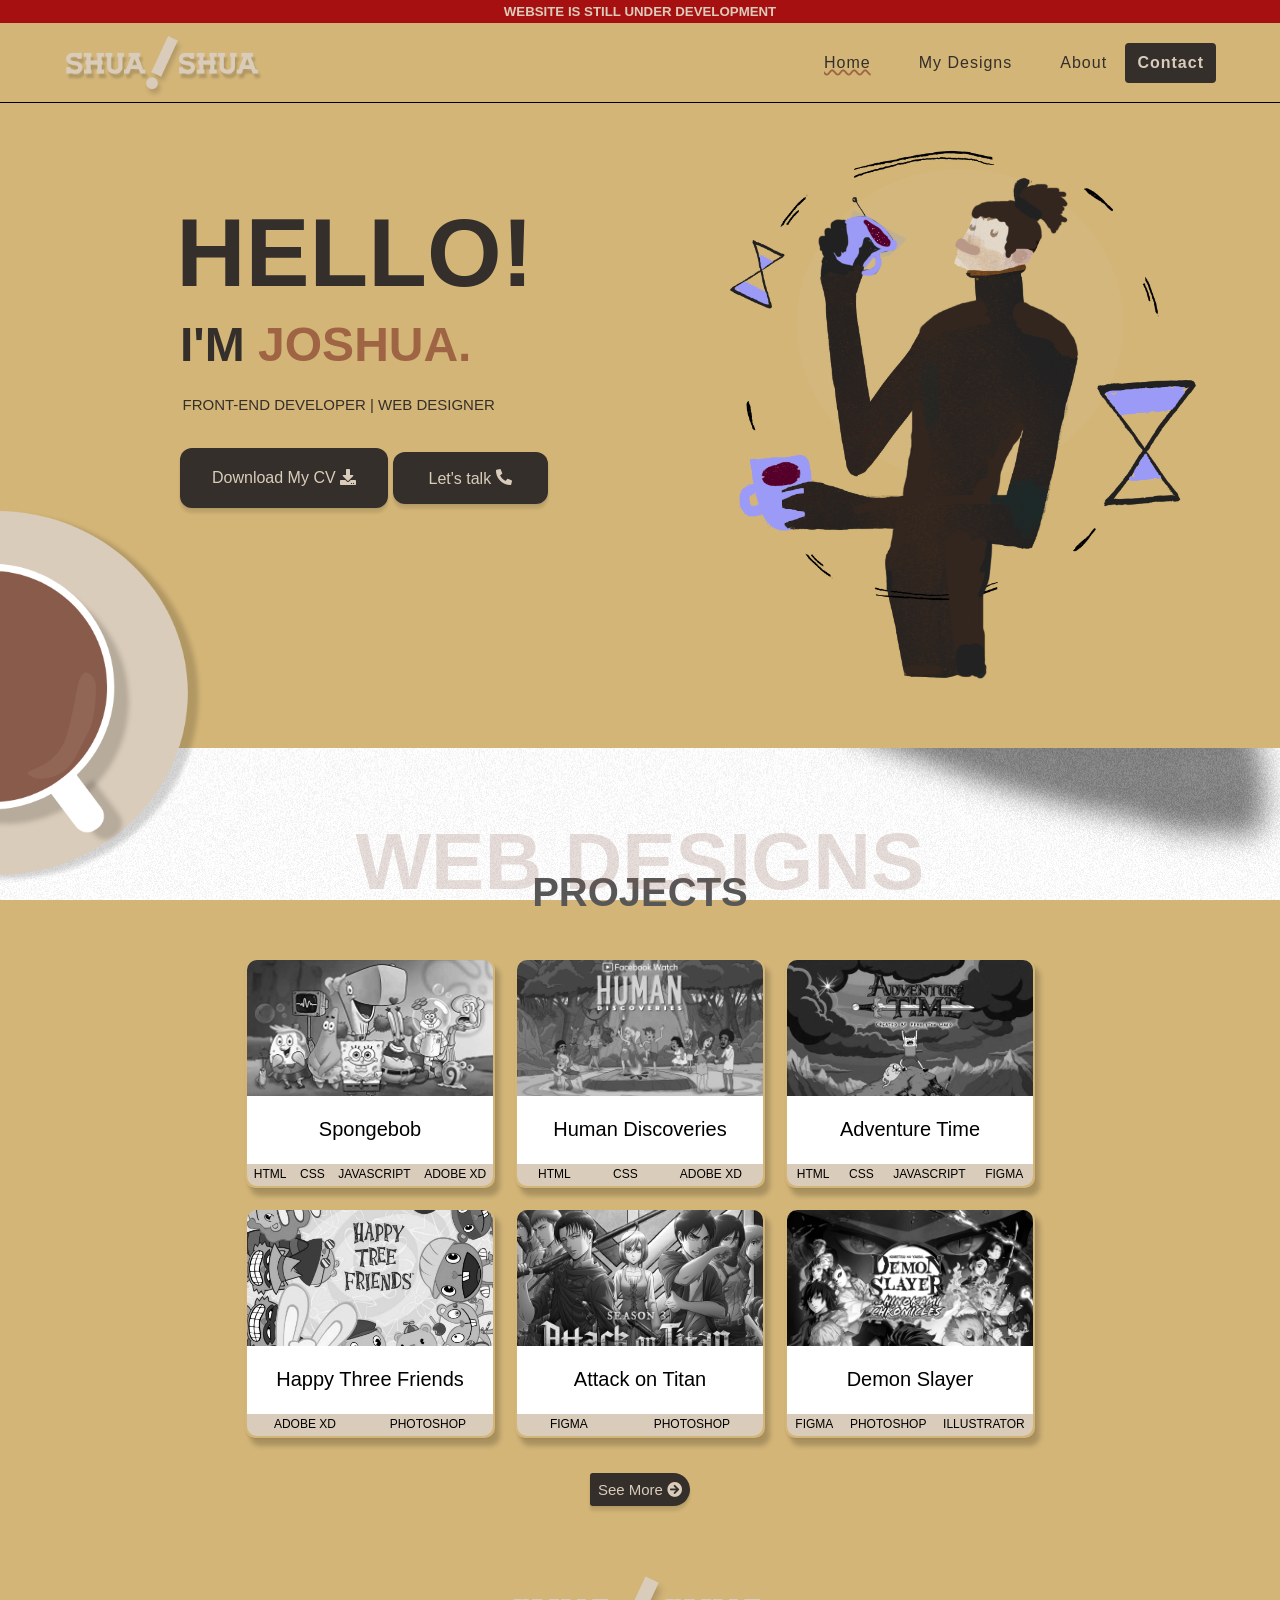
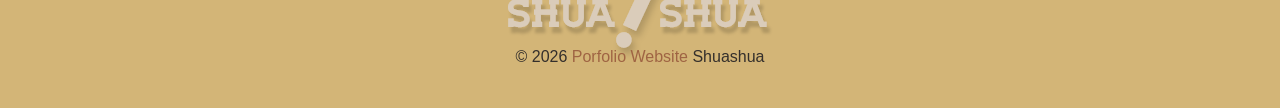
==== Shuashua-Landing page/index.html @ beaeabec "Update index.html" ====
<!DOCTYPE html>
<html lang="en">
<head>
    <meta charset="UTF-8">
    <meta http-equiv="X-UA-Compatible" content="IE=edge">
    <meta name="viewport" content="width=device-width, initial-scale=1.0">
    <title>Shuashua</title>
    <!-- favicon -->
    <link rel="shortcut icon" href="./Assets/My-Icon.png" type="image/x-icon" />
    <!-- normalize -->
    <link rel="stylesheet" href="./normalize.css" />
    <!-- font-awesome -->
    <link rel="stylesheet" href="https://cdnjs.cloudflare.com/ajax/libs/font-awesome/5.14.0/css/all.min.css" />
    <!-- main css -->
    <link rel="stylesheet" href="./main.css" />
	<!-- Hmbrgrmn -->
	<script src="https://ajax.googleapis.com/ajax/libs/jquery/3.5.1/jquery.min.js"></script>
</head>

<body>

	<section class="development">
		<h5>WEBSITE IS STILL UNDER DEVELOPMENT</h5>
	</section>

	<nav class="navbar">

		<div class="nav-center">

			<div class="nav-header">
				<a href="index" class="nav-logo">
					<img src="./Assets/Logo.png" draggable="false" alt="Logo not found">
				</a>

				<button type="button" class="btn nav-btn">
					<i class="fas fa-bars" class="links-btn"></i>
				</button>
			</div>

			<div class="nav-links">
				<a href="index" class="nav-link" id="underline-link">home</a>
				<a href="designs" class="nav-link">my designs</a>
				<a href="About" class="nav-link">about</a>

				<div class="contact-link" >
					<a href="contact.html" class="links-btn">contact</a>
				</div>
			</div>
		</div>
	</nav>
	<!-- end of nav -->
	
	<!-- main | Section 1 -->
	<main class="page">
		<!-- header -->
		<header class="hero">
			<div class="hero-container">
				<div class="hero-text">
					<div class="hero-text-h1">HELLO!</div>
					<div class="hero-text-h2">I'm <span>Joshua.</span>
					</div>
					<p>Front-End Developer | Web Designer</p>
				</div>
				
					<!-- <button class="info-btn">Download
					<i class="fas fa-download"></i>
					</button> /OLD BUTTONS/ -->
					
					<a href="index.html" class="info-btn">Download My CV
					<i class="fas fa-download"></i></a>
					
					<a href="index.html" class="info-Outline-btn">Let's talk
					<i class="fas fa-phone-alt"></i></a>
				
					<!-- Left wing Coffee -->
					<img src="./Assets/Coffee.png" draggable="false" alt="My coffee is missing!">
			</div>
			
			<img src="./Assets/Hero-logo.png" draggable="false" alt="where am i?">

		</header>
	</main>
	<!-- end of main -->

	<!-- start of design part -->
	<section class="design-page">

		<div class="design-hero">

				<div id="design-title" class="overlapping-text">PROJECTS</div>
				<div id="design-subtitle" class="overlapping-text">WEB DESIGNS</div>
			
			<!-- top-mid & bottom are the same CSS values -->

			<div class="design-grid-container">
				<div class="grid-item"> <!-- 1 -->
					<div class="design-grid-container-top">
						<img src="./Assets/Spongebob.jpg" alt="">
					</div>
					<div class="design-grid-container-middle">
						<h1>Spongebob</h1>
					</div>	
					<div class="design-grid-container-bottom">
						<h4>HTML</h4>
						<h4>CSS</h4>
						<h4>JAVASCRIPT</h4>
						<h4>ADOBE XD</h4>
					</div>
				</div>
				<div class="grid-item"> <!-- 2 -->
					<div class="design-grid-container-top">
						<img src="./Assets/Human-Discoveries.jpg" alt="">
					</div>
					<div class="design-grid-container-middle">
						<h1>Human Discoveries</h1>
					</div>	
					<div class="design-grid-container-bottom">
						<h4>HTML</h4>
						<h4>CSS</h4>
						<h4>ADOBE XD</h4>
					</div>
				</div>
				<div class="grid-item"> <!-- 3 -->
					<div class="design-grid-container-top">
						<img src="./Assets/Adventure-Time.jpg" alt="">
					</div>
					<div class="design-grid-container-middle">
						<h1>Adventure Time</h1>
					</div>	
					<div class="design-grid-container-bottom">
						<h4>HTML</h4>
						<h4>CSS</h4>
						<h4>JAVASCRIPT</h4>
						<h4>FIGMA</h4>
					</div>
				</div>
				<div class="grid-item"> <!-- 4 -->
					<div class="design-grid-container-top">
						<img src="./Assets/Happy-Three-Friends.jpg" alt="">
					</div>
					<div class="design-grid-container-middle">
						<h1>Happy Three Friends</h1>
					</div>	
					<div class="design-grid-container-bottom">
						<h4>ADOBE XD</h4>
						<h4>PHOTOSHOP</h4>
					</div>
				</div>
				<div class="grid-item"> <!-- 5 -->
					<div class="design-grid-container-top">
						<img src="./Assets/Attack-on-Titan.jpg" alt="">
					</div>
					<div class="design-grid-container-middle">
						<h1>Attack on Titan</h1>
					</div>	
					<div class="design-grid-container-bottom">
						<h4>FIGMA</h4>
						<h4>PHOTOSHOP</h4>
					</div>
				</div>
				<div class="grid-item"> <!-- 6 -->
					<div class="design-grid-container-top">
						<img src="./Assets/Demon-Slayer.webp" alt="">
					</div>
					<div class="design-grid-container-middle">
						<h1>Demon Slayer</h1>
					</div>	
					<div class="design-grid-container-bottom">
						<h4>FIGMA</h4>
						<h4>PHOTOSHOP</h4>
						<h4>ILLUSTRATOR</h4>
					</div>
				</div>

			</div>

			<a href="designs.html">
				<button class="design-btn">See more
					<i class="fas fa-arrow-circle-right"></i>
				</button>
			</a>
			
		</div>
	</section>
	<!-- end of design part 1/2 -->

	<!-- Email-Section -->
	<!-- <section class="subs-section">
		<div class="subs-image-left"></div>
		<div class="subs-grid-right">
			<div>Title</div>
			<div><i></i>Logo-Subtitle</div>
			<div>Subtitle</div>

			<div class="subs-flex">
				<form action=""></form>
				<a href="">
					<button></button>
				</a>
			</div>
		</div>
	</section> -->
	<!-- end of email-section -->

	<!-- footer -->
	<footer class="page-footer">

		<div class="footer-logo">
			<img src="./Assets/Logo.png" alt="">
		</div>
		<p>
			&copy; <span id="date"></span>
			<span class="footer-logo">Porfolio Website</span>
			Shuashua
		</p>
		
	</footer>

	<!--Script-->
    <script src="./app.js"></script>

</body>
</html>
---- Shuashua-Landing page/main.css ----
*,
::after,
::before {
  box-sizing: border-box;
}
/* fonts */
@import url("https://fonts.googleapis.com/css2?family=Montserrat:ital,wght@0,100;0,200;0,300;0,400;0,500;0,600;0,700;0,800;0,900;1,200&family=Roboto:ital,wght@0,100;0,300;0,400;0,500;0,700;1,300&display=swap");
@import url("https://fonts.googleapis.com/css2?family=Roboto:wght@100;400;500;700;900&display=swap");

html {
  font-size: 100%;
} /*16px*/

body {
  background: #d3b577;
  font-family: -apple-system, BlinkMacSystemFont, "Segoe UI", Roboto, Oxygen,
    Ubuntu, Cantarell, "Open Sans", "Helvetica Neue", sans-serif;
  font-weight: 400;
  line-height: 1.75;
}
body::-webkit-scrollbar {
  display: none;
}
/* the animation of hamburger menu */
.open {
}
/* Nav-Buttons \ Contact Button */
.links-btn {
  cursor: pointer;
  text-decoration: none;
  color: #daccba;
  border-radius: 0.25rem;
  /* border: 2px solid rgb(218, 204, 186); */
  background: #342f2b;
  padding: 0.375rem 0.75rem;
  display: inline-block;
  font-family: -apple-system, BlinkMacSystemFont, "Segoe UI", Roboto, Oxygen,
    Ubuntu, Cantarell, "Open Sans", "Helvetica Neue", sans-serif;
  font-weight: 600;
  text-align: center;
  text-transform: capitalize;
  letter-spacing: 1px;
  /* border-top: 1px solid #daccba; */
}

.links-btn:hover {
  color: #3b2621;
  background-color: #daccba;
}
/*
=============== 
Warning
===============
*/
.development {
  background: rgb(167, 16, 16);
  margin: 0;
}
.development h5 {
  color: #daccba;
  margin: 0;
  text-align: center;
}

/*
=============== 
Navbar
===============
*/
.navbar {
  display: flex;
  justify-content: center;
  align-items: center;
  border-bottom: 1px solid #000000;
  /* background: blue; */
}
.nav-center {
  width: 90vw;
  max-width: 1190px;
  /* background: #3b2621; */
}
.nav-header {
  display: flex;
  height: 6rem;
  justify-content: space-between;
  align-items: center;
  /* background: chartreuse; */
}
.nav-header button {
  border: 2px solid #daccba;
  border-radius: 3px;
  box-shadow: 0 5px 3px 0 rgba(0, 0, 0, 0.1), 0 1px 2px 0 rgba(0, 0, 0, 0.06);
  cursor: pointer;
}
.nav-header i {
  color: #895b4a;
}
.nav-header i:hover {
  color: #daccba;
}
/* Nav-Buttons \ Link Buttons */
.nav-links {
  display: flex;
  flex-direction: column;
  /* background: crimson; */
  /* Toggle */
  height: 0;
  overflow: hidden;
  transition: 0.3s ease-in-out all;
}
.show-links {
  /* Toggle */
  height: 400px;
}
.nav-link {
  z-index: 2;
  font-family: "Montserrat", sans-serif;
  font-weight: 100;
  text-decoration: none;
  display: block;
  text-align: center;
  text-transform: capitalize;
  letter-spacing: 1px;
  padding: 1.5rem 0;
  /* border-top: 1px solid #daccba; */
  color: #342f2b;
}
.nav-link:hover {
  /* background-color: #fafafa; - */
  text-decoration: underline;
  text-decoration-color: #9b9bf7;
  text-decoration-style: wavy;
  text-decoration-thickness: 2px;

  /* opacity: 50%; - */
  /* color: #3b2621;  - */
  text-shadow: #fafafa;
}
#underline-link {
  text-decoration: underline;
  text-decoration-color: #9f6443;
  text-decoration-style: wavy;
  text-decoration-thickness: 2px;
}
.contact-link {
  justify-content: center;
  display: flex;
}
/* .contact-link:hover {
  background-color: #fafafa;
  opacity: 50%;
  color: #3b2621;
} */
.nav-logo {
  display: flex;
  align-items: center;
  margin-top: 10px;
}
.nav-header img {
  width: 200px;
}

/*                         Responsive Function for Header*/

@media only screen and (max-width: 600px) {
  .nav-header img {
    width: 100px;
  }
}

/*                         Responsive Function for Nav-links*/

@media screen and (min-width: 1200px) {
  .nav-btn {
    display: none;
  }
  .navbar {
    height: 5rem;
  }
  .nav-center {
    display: flex;
    align-items: center;
  }
  .nav-header {
    height: auto;
    margin-right: 2rem;
  }
  .nav-links {
    height: auto;
    flex-direction: row;
    align-items: center;
    margin-left: 30rem;
    width: 100%;
  }
  .nav-link {
    padding: 0;
    margin-left: 3rem;
    font-size: 1rem;
  }
  .contact-link {
    margin-left: auto;
  }
}

/* 
================================
Page
================================
*/
.page {
  /* background: red; */
  width: 90vw;
  max-width: 1120px;
  margin: 0 auto; /* reason for the canvas to stay at the center */
  padding-top: 2rem;
  /* The reason why the canvas is not merging / when set to 100vh */
  min-height: calc(30vh - (6rem + 4rem));
  height: 645px;
  /* background-color: red; */
}
/* 
================================
Hero
================================
*/
.hero {
  /* width: 9; */
  /* background-color: red; */
  display: flex;
  flex-direction: row;
  justify-content: space-between;
}

.hero-container {
  width: 500px;
  height: 200px;
  align-items: center;
  margin-top: 50px;
  margin-left: 100px;
  /* background: red; */
}

.hero-text-h1 {
  color: #342f2b;
  text-transform: uppercase;
  margin-bottom: -30px;
  padding: 0;
  font-weight: 600;
  font-size: 6em;
  font-family: "Montserrat", sans-serif;
  position: relative;
  /* z-index: 9999; */
  bottom: 1rem;
  right: 0.75%;
}

.hero-text-h2 {
  color: #342f2b;
  text-transform: uppercase;
  margin-top: -50px;
  padding: 0;
  font-family: "Montserrat", sans-serif;
  font-weight: 600;
  font-size: 3em;
}
.hero-text-h2 span {
  color: #9f6443;
  font-family: "Montserrat", sans-serif;
  font-weight: 600;
}
.hero-text p {
  color: #342f2b;
  text-transform: uppercase;
  margin-top: 5px;
  margin-bottom: 30px;
  font-family: "Montserrat", sans-serif;
  font-weight: 500;
  font-size: 15px;
  position: relative;
  left: 0.5%;
}
.hero img {
  width: 50%;
  margin-right: 50px;
}
/* Bordered Button - "Download" */
.info-btn {
  cursor: pointer;
  text-decoration: none;
  color: #daccba;
  background: #342f2b;
  border: none;
  border-radius: 0.75rem;
  padding: 1rem 2rem;
  box-shadow: 0 5px 3px 0 rgba(0, 0, 0, 0.1), 0 1px 2px 0 rgba(0, 0, 0, 0.06);
  text-transform: capitalize;
  display: inline-block;
}
.info-btn:hover {
  background-color: #3b2621;
  color: #daccba;
}
.info-btn-block {
  width: 100%;
}

/* Outlined Button - "Let's talk" */
.info-Outline-btn {
  cursor: pointer;
  text-decoration: none;
  /* border: 2px solid #daccba; */
  background-color: #342f2b;
  color: #daccba;
  padding: 1.1rem 2.25rem;
  border-radius: 0.75rem;
  box-shadow: 0 5px 3px 0 rgba(0, 0, 0, 0.1), 0 1px 2px 0 rgba(0, 0, 0, 0.06);
  font-size: 16px;
}
.info-Outline-btn:hover {
  background-color: #daccba;
  color: #895b4a;
}
.info-Outline-btn-block {
  width: 100%;
}

/* Design Button - "See more" */
.design-btn {
  cursor: pointer;
  color: #daccba;
  background: rgb(52, 47, 43);
  border: none;
  border-radius: 0.5rem 3rem 3rem 0.5rem;
  padding: 0.5rem 0.5rem;
  box-shadow: 0 5px 3px 0 rgba(0, 0, 0, 0.1), 0 1px 2px 0 rgba(0, 0, 0, 0.06);
  text-transform: capitalize;
  font-weight: 400;
  font-size: 15px;
  display: inline-block;
  margin-top: 25px;
}
.design-btn:hover {
  background-color: #daccba;
  color: #895b4a;
}
.design-btn-block {
  width: 100%;
}
/* coffee */
.hero-container img {
  /* Revise with the image below */
  width: 400px;
  float: right;
  margin-right: 475px;
  margin-bottom: 100px;
}
/* 
================================
576 - mobile
992 - tablet
1200 - pc
================================
*/
@media screen and (max-width: 600px) and (min-width: 375px) {
  /* Avatar */
  .hero img {
    /* display: none; */
    position: relative;
    width: 120%;
    top: 200px;
    right: 260px;
/*     padding: 0 0 0 20px; */
  }
  /* Coffee */
  .hero-container img {
    display: none;
  }
  .page {
    padding-top: 1rem;
  }
  .hero {
    margin: 0 0 0 20px;
  }
  .hero-container {
    margin-top: 0;
    margin-left: 0;
  }
  /* Coffee */
  .hero-container img {
    display: none;
  }
  .hero-text-h1 {
    font-size: 4em;
  }
  .hero-text-h2 {
    font-size: 1.8em;
  }
  .info-btn {
    display: none;
  }
  .info-Outline-btn {
    display: none;
  }
  /* Design container */
  .design-grid-container {
    display: grid;
    grid-template-columns: 1fr;
    grid-gap: 20px 20px;
    /* background-color: #2196f3; */
  }
  .body {
    background-color: chartreuse;
  }
}

@media screen and (max-width: 992px) and (min-width: 600px) {
}
@media screen and (max-width: 1200px) and (min-width: 992px) {
}
/* 
================================
Section
================================
*/
/* .page-2 */
.section {
  height: 770px;
  /* max-width: 1120px; */
  /* margin: 0 auto; */
  background: #ffffff;
  color: black;
  display: flex;
  align-items: center;
  justify-content: center;
}
.section-designs {
  display: flex;
  flex-direction: column;
  justify-content: space-around;
  /* background-color: red; */
  /* width: 90vw; Turning this on will make the hell outtaa burn everything we've done. */
  height: 500px;
  width: 1000px;
  /* position: relative; */
}

#title-page-2 {
  text-align: center;
  font-family: -apple-system, BlinkMacSystemFont, "Segoe UI", Roboto, Oxygen,
    Ubuntu, Cantarell, "Open Sans", "Helvetica Neue", sans-serif;
  color: rgb(87, 87, 87);
  font-weight: 600;
  font-size: 40px;
  width: 100%;
  opacity: 0.3;
}
#subtitle-page-2 {
  text-align: center;
  font-family: -apple-system, BlinkMacSystemFont, "Segoe UI", Roboto, Oxygen,
    Ubuntu, Cantarell, "Open Sans", "Helvetica Neue", sans-serif;
  color: #895b4a;
  font-weight: 600;
  font-size: 80px;
  width: 100%;
}

/* 
================================
Designs page
================================
*/
.design-page {
  background: #daccba;
  height: 800px;
  background: url(./Assets/design-wallpaper-blurry-1.png);
  background-repeat: no-repeat;
  background-attachment: fixed;
  background-size: cover;
}
.design-hero {
  display: flex;
  flex-direction: column;
  justify-content: center;
  align-items: center;
}
/* .design-hero button {
  margin-top: 20px;
  height: 50px;
  width: 90px;
} */
.overlapping-text {
  position: absolute;
  margin-bottom: 530px;
}
#design-title {
  margin-top: 60px;
  text-align: center;
  font-family: -apple-system, BlinkMacSystemFont, "Segoe UI", Roboto, Oxygen,
    Ubuntu, Cantarell, "Open Sans", "Helvetica Neue", sans-serif;
  color: rgb(87, 87, 87);
  font-weight: 600;
  font-size: 40px;
  width: 100%;
}
#design-subtitle {
  text-align: center;
  font-family: -apple-system, BlinkMacSystemFont, "Segoe UI", Roboto, Oxygen,
    Ubuntu, Cantarell, "Open Sans", "Helvetica Neue", sans-serif;
  color: #895b4a;
  font-weight: 600;
  font-size: 80px;
  width: 100%;
  opacity: 0.2;
}
/* 
================================
Start of Grid Design
================================
*/
.design-grid-container {
  display: grid;
  grid-template-columns: 1fr 1fr 1fr;
  grid-gap: 20px 20px;
  /* background-color: #2196f3; */
  padding: 10px;
  margin-top: 200px;
}

@media only screen and (max-width: 600px) {
  /* Design container */
  .design-grid-container {
    display: grid;
    grid-template-columns: 1fr;
    grid-gap: 20px 20px;
    /* background-color: #2196f3; */
  }
}

.grid-item {
  display: grid;
  grid-template-rows: 60% 30% 10%;
  /* Grid-Box-1 */
  box-shadow: 5px 8px 5px 0 rgba(0, 0, 0, 0.2), 0 1px 2px 0 rgba(0, 0, 0, 0.06);
  border-radius: 10px;
  text-align: center;
  font-size: 30px;
  height: 230px;
  width: 250px;
  cursor: pointer;
  padding: 2px;
  /* background-color: #895b4a; */
  transition: all 0.3s ease-out;
}
.grid-item:hover {
  /* turning off the "inline-block" code will turn the whole grid canvas intack */
  /* display: inline-block; */
  transform: scale(1.05);
  transition: all 0.2s ease-in-out;
  transition-duration: 0.3s, 0s;
}
.design-grid-container-top {
  border-radius: 10px 10px 0 0;
  filter: grayscale(1);
  position: relative;
  overflow: hidden;
  transition: all 1s ease-out;
}
.design-grid-container-top:hover {
  filter: none;
  transition: all 0.3s ease-in-out;
}
.design-grid-container-top img {
  width: 100%;
  /* opacity  */
}
.design-grid-container-middle {
  background-color: white;
  display: flex;
  justify-content: center;
  align-items: center;
  text-align: center;
}
.design-grid-container-middle h1 {
  margin: 0;
  font-size: 20px;
  font-family: "Roboto", sans-serif;
  font-weight: 400;
}
.design-grid-container-bottom {
  background-color: #daccba;
  display: flex;
  flex-direction: row;
  justify-content: space-around;
  text-align: center;
  align-items: center;
  border-radius: 0 0 10px 10px;
}
.design-grid-container-bottom h4 {
  margin: 0;
  font-size: 12px;
  font-family: "Roboto", sans-serif;
  font-weight: 100;
}
/* 
================================
Designs.html
================================
*/
.designs-section {
  display: flex;
  flex-direction: column;
  justify-content: center;
  align-items: center;
  background: #342f2b;
}
.design-section-grid {
  display: grid;
  grid-template-rows: auto;
  grid-gap: 10px;
  color: red;
  margin-top: 200px;
  margin-bottom: 60px;
  /* background-color: blue; */
  /* padding: 10px; */
}
/* Design Title */
.overlapping-text-design {
  position: absolute;
  margin-bottom: 1040px;
}
#design-title-1 {
  margin-top: 130px;
  text-align: center;
  font-family: -apple-system, BlinkMacSystemFont, "Segoe UI", Roboto, Oxygen,
    Ubuntu, Cantarell, "Open Sans", "Helvetica Neue", sans-serif;
  color: #9f6443;
  font-weight: 600;
  font-size: 40px;
  width: 100%;
}
#design-subtitle-1 {
  text-align: center;
  font-family: -apple-system, BlinkMacSystemFont, "Segoe UI", Roboto, Oxygen,
    Ubuntu, Cantarell, "Open Sans", "Helvetica Neue", sans-serif;
  color: #ffffff;
  font-weight: 600;
  font-size: 80px;
  width: 100%;
  opacity: 0.2;
}
.design-section-grid a {
  text-decoration: none;
}
/* aaaaaaaaaaaaaaaaaaaaaaaaaaaaaaaaaaaaaaaaaaaaaaaaaaaaaaaaaaaaa */
.design-box {
  position: relative;
  overflow: hidden;
  cursor: pointer;
  display: flex;
  justify-content: space-between;
  height: 170px;
  /* for Responsive */
  width: 1000px;
  /* border: 2px solid #daccba; */
  border-radius: 10px 100px 100px 10px;
  box-shadow: 5px 8px 5px 0 rgba(0, 0, 0, 0.2), 0 1px 2px 0 rgba(0, 0, 0, 0.06);
  transition: all 0.3s ease-out;
}
.design-box:hover {
  transform: scale(1.05);
  transition: all 0.2s ease-in-out;
  transition-duration: 0.3s, 0s;
}
.Text-grid-field {
  display: grid;
  grid-template-rows: 40% 40% 20%;
  /* border: 1px solid black; */
  align-items: center;
  justify-content: center;
  height: 100px;
  padding-top: 10px;
  padding-left: 10px;
}
.Text-grid-field h1 {
  position: relative;
  font-family: -apple-system, BlinkMacSystemFont, "Segoe UI", Roboto, Oxygen,
    Ubuntu, Cantarell, "Open Sans", "Helvetica Neue", sans-serif;
  color: #ffffff;
  font-weight: 600;
  font-size: 40px;
  padding-right: 10px;
}
.Text-grid-field h2 {
  position: relative;
  font-family: -apple-system, BlinkMacSystemFont, "Segoe UI", Roboto, Oxygen,
    Ubuntu, Cantarell, "Open Sans", "Helvetica Neue", sans-serif;
  color: #ffffff;
  font-style: italic;
  font-weight: 100;
  font-size: 15px;
  /* padding-left: 10px; */
}
.design-tags {
  display: flex;
  align-items: center;
  text-align: center;
}
.design-tags h3 {
  position: relative;
  font-family: -apple-system, BlinkMacSystemFont, "Segoe UI", Roboto, Oxygen,
    Ubuntu, Cantarell, "Open Sans", "Helvetica Neue", sans-serif;
  color: #000000;
  font-weight: 700;
  font-size: 10px;
  border: 0.5px solid rgba(71, 71, 71, 0.24);
  border-radius: 6px;
  background: #9b9bf7;
  padding: 2px;
  margin-right: 5px;
  text-align: center;
  justify-content: center;
}
/* Circle logo's On DIV(s) */
.circle-1 {
  position: relative;
  background: url(./Assets/Shoe-logo.jpg) no-repeat;
  background-position: center;
  background-size: cover;
  border: 2px solid #ffffff;
  border-radius: 120px;
  height: 120px;
  width: 120px;
  top: 23px;
  right: 20px;
}
.circle-2 {
  position: relative;
  background: url(./Assets/My-Icon_1.png) no-repeat;
  background-position: center;
  background-size: cover;
  border: 2px solid #ffffff;
  border-radius: 120px;
  height: 120px;
  width: 120px;
  top: 23px;
  right: 20px;
}
.circle-3 {
  position: relative;
  background: url(./Assets/Anime-logo.png) no-repeat;
  background-position: center;
  background-size: cover;
  border: 2px solid #ffffff;
  border-radius: 120px;
  height: 120px;
  width: 120px;
  top: 23px;
  right: 20px;
}
.circle-4 {
  position: relative;
  background: url(./Assets/Pizza-logo.png) no-repeat;
  background-position: center;
  background-size: cover;
  border: 2px solid #ffffff;
  border-radius: 120px;
  height: 120px;
  width: 120px;
  top: 23px;
  right: 20px;
}
.circle-5 {
  position: relative;
  background: url(./Assets/Jobify-logo.png) no-repeat;
  background-position: center;
  background-size: cover;
  border: 2px solid #ffffff;
  border-radius: 120px;
  height: 120px;
  width: 120px;
  top: 23px;
  right: 20px;
}
/* Background IMG on DIV */
#design-1 img {
  position: absolute;
  opacity: 0.5;
  background: no-repeat;
  top: 145%;
  left: 50%;
  transform: translate(-50%, -50%);
  transition: all 0.3s ease-out;
}
#design-1 img:hover {
  opacity: 0.8;
  transition: all 0.2s ease-in-out;
  transition-duration: 0.3s, 0s;
}
#design-2 img {
  position: absolute;
  opacity: 0.5;
  background: no-repeat;
  top: 10%;
  left: 50%;
  transform: translate(-50%, -50%);
  transition: all 0.3s ease-out;
}
#design-2 img:hover {
  opacity: 0.8;
  transition: all 0.2s ease-in-out;
  transition-duration: 0.3s, 0s;
}
#design-3 img {
  position: absolute;
  opacity: 0.5;
  background: no-repeat;
  width: 1000px;
  top: 100%;
  left: 50%;
  transform: translate(-50%, -50%);
  transition: all 0.3s ease-out;
}
#design-3 img:hover {
  opacity: 0.8;
  transition: all 0.2s ease-in-out;
  transition-duration: 0.3s, 0s;
}
#design-4 img {
  position: absolute;
  opacity: 0.5;
  background: no-repeat;
  width: 1000px;
  top: 100%;
  left: 50%;
  transform: translate(-50%, -50%);
  transition: all 0.3s ease-out;
}
#design-4 img:hover {
  opacity: 0.8;
  transition: all 0.2s ease-in-out;
  transition-duration: 0.3s, 0s;
}
#design-5 img {
  position: absolute;
  opacity: 0.5;
  background: no-repeat;
  width: 1000px;
  top: 85%;
  left: 50%;
  transform: translate(-50%, -50%);
  transition: all 0.3s ease-out;
}
#design-5 img:hover {
  opacity: 0.8;
  transition: all 0.2s ease-in-out;
  transition-duration: 0.3s, 0s;
}
.design-btn-back {
  position: relative;
  cursor: pointer;
  color: #895b4a;
  background: #daccba;
  border: 0.1px solid #895b4a;
  border-radius: 0.5rem 3rem 3rem 0.5rem;
  padding: 0.5rem 0.5rem;
  box-shadow: 0 5px 3px 0 rgba(0, 0, 0, 0.1), 0 1px 2px 0 rgba(0, 0, 0, 0.06);
  text-transform: capitalize;
  font-weight: 400;
  font-size: 15px;
  bottom: 20px;
  transition: all 0.3s ease-out;
  /* display: inline-block; */
}
.design-btn-back:hover {
  transition: all 0.2s ease-in-out;
  transition-duration: 0.3s, 0s;
  background-color: #895b4a;
  color: #daccba;
  border: 0.1px solid #daccba;
}

@media only screen and (max-width: 600px) {
  .design-section-grid {
    margin-top: 130px;
  }
  .overlapping-text-design {
    position: absolute;
  }
  .design-box {
    width: 370px;
  }
  .Text-grid-field {
    height: 130px;
    width: 250px;
  }
  .Text-grid-field h2 {
    width: 200px;
    line-height: 1.1;
  }
  #design-title-1 {
    margin-top: 80px;
    font-size: 20px;
    font-family: "Roboto", sans-serif;
  }
  #design-subtitle-1 {
    line-height: 0.2;
    font-size: 50px;
    color: transparent;
    text-shadow: 0 0 5px rgba(201, 201, 201, 0.5);
    font-family: "Montserrat", sans-serif;
  }
}

/* 
================================
About
================================
*/
.about-container {
  /* background-color: #9b9bf7; */
  background-color: #895b4a;
  height: 1300px;
  display: flex;
  justify-content: center;
  flex-direction: row;
}
.about-box-1 {
  margin-top: 130px;
  position: relative;
  margin-right: 300px;
  z-index: 2;
}
.about-box-1 img {
  width: 700px;
  height: 600px;
}
.about-box-2 {
  position: absolute;
  margin-left: 230px;
  margin-top: 630px;
}
.about-box-2 img {
  width: 700px;
  height: 600px;
}
.about-profile {
  position: relative;
  border: 4px solid #ffffff;
  background: #daccba;
  border-radius: 200px;
  width: 350px;
  height: 350px;
  bottom: 57%;
  right: 10%;
}
/* Text inside the boxes - TOP */
.about-flex-top {
  position: absolute;
  display: flex;
  flex-direction: row;
  flex-wrap: wrap;
  text-align: center;
  /* background-color: red; */
  width: 660px;
  height: 550px;
  top: 15px;
  left: 20px;
}
.about-flex-right {
  font-family: "Roboto", sans-serif;
  display: flex;
  flex-direction: column;
  justify-content: center;
  align-items: center;
}
.about-flex-right h1 {
  font-size: 30px;
  margin-top: 50px;
  margin-left: 260px;
}
.about-flex-right h2 {
  font-weight: 400;
  font-size: 15px;
  margin-top: -20px;
  margin-bottom: 730px;
  margin-left: 400px;
  border: 1px solid #3b2621;
  border-radius: 10px;
  padding: 5px;
  /* background: #9b9bf7; */
}
.about-flex-left {
  font-family: "Roboto", sans-serif;
  position: absolute;
  /* background-color: dodgerblue; */
  display: flex;
  flex-direction: column;
  padding: 10px;
  flex: 50%;
  /* width: 897px; */
}
#about-info {
  margin-top: 275px;
  margin-left: 50px;
  text-align: start;
}
#about-info h5 {
  padding: 0;
  margin-bottom: 3px;
}
#about-education {
  margin-top: 230px;
  margin-left: 340px;
  text-align: start;
}
#about-education h1 {
  padding: 0;
  margin-bottom: 5px;
  font-size: 20px;
}
#about-education h2 {
  padding: -5px;
  margin: 0;
  font-size: 17px;
  font-weight: 500;
}
#about-education h3 {
  padding: 0;
  margin: 0;
  font-size: 13px;
  font-weight: 500;
  color: #694f4e;
}
#about-education h4 {
  padding: 0;
  margin: 0 0 10px 0;
  font-size: 10px;
  font-weight: 400;
  color: #694f4e;
}
#about-education h5 {
  /* single h5 for margin bottom */
  padding: 0;
  margin: 0 0 13px 0;
  font-size: 13px;
  font-weight: 500;
  line-height: 0.9;
  color: #694f4e;
}
#about-education h3,
h4 {
  line-height: 1.1;
}
/* Text inside the boxes - BOTTOM */
.about-flex-bottom {
  position: absolute;
  display: flex;
  flex-direction: row;
  flex-wrap: wrap;
  text-align: center;
  /* background-color: red; */
  width: 660px;
  height: 550px;
  top: 20px;
  left: 13px;
}
#about-experience {
  margin-top: 47px;
  margin-left: 83px;
  text-align: start;
}
#about-experience h1 {
  padding: 0;
  margin-bottom: 5px;
  font-size: 20px;
}
#about-experience h2 {
  padding: -5px;
  margin: 0;
  font-size: 17px;
}
#about-experience h3 {
  padding: 0;
  margin: 0;
  font-size: 13px;
  font-weight: 400;
}
/* ------------------- */
#about-skills {
  margin-top: 47px;
  margin-left: 423px;
  text-align: start;
}
#about-skills h1 {
  padding: 0;
  margin-bottom: 5px;
  font-size: 20px;
}
#about-skills h2 {
  padding: -5px;
  margin: 0;
  font-size: 17px;
}
#about-skills h3 {
  padding: 0;
  margin: 0;
  font-size: 13px;
  font-weight: 400;
}
/* ------------------- */
.about-educa {
  /* background: yellow; */
  position: absolute;
  width: 300px;
  margin-left: 250px;
  top: -120px;
}
.about-experience {
  /* background: yellow; */
  position: absolute;
  width: 1700px;
  /* top: 100%; */
  margin-top: 1100px;
}
/* about-button */
.about-button-section {
  z-index: 9999;
  display: flex;
  justify-content: center;
  align-items: center;
  background: #daccba;
  height: 100px;
}
.about-button {
  position: relative;
  z-index: 9999;
  cursor: pointer;
  align-items: center;
}
/* 
================================
Contact
================================
*/
/* .contact-container {
  margin: 50px auto auto auto;
  ----------------------- */
/* display: flex;
  flex-direction: row; */
/* -----------------------
  justify-content: center;
  align-items: center;
  border: 2px solid #daccba;
  border-radius: 30px;
  width: 50%;
  height: 400px;
  background: #daccba;
}
.contact-container-form {
  display: flex;
  justify-content: space-between;
} */

.form-bg {
  justify-content: center;
  align-items: center;
  /* background: chartreuse; */
  height: 380px;
}
.form-center {
  margin: 30px auto auto auto;
  /* margin: 30px 0 0 300px; */
  display: flex;
  /* justify-content: space-between; */
  /* border: 2px solid black; */
  border-radius: 10px;
  padding: 5px;
  background-color: #daccba;
  width: 650px;
}
.form-left {
  padding: 15px;
}
.form-left h1 {
  font-family: "Roboto", sans-serif;
  font-weight: 700;
  font-size: 30px;
  color: #694f4e;
  padding: 0;
  margin: 8px 0 18px 0;
}
.form-text {
  display: grid;
  grid-template-columns: auto auto;
  grid-gap: 2px;
  align-items: center;
  margin: 0 0 13px 0;
}
.form-text input {
  font-weight: 100;
  font-size: 15px;
  padding: 8px;
  -webkit-border-radius: 5px;
  -moz-border-radius: 5px;
  border-radius: 5px;
  border: 1px solid;
}
.form-left textarea {
  font-weight: 100;
  font-size: 15px;
  padding: 8px;
  -webkit-border-radius: 5px;
  -moz-border-radius: 5px;
  border-radius: 5px;
  /* Textarea width and height are unnecessary due to it's col and row functions on html */
}
.form-right {
  display: flex;
  width: 350px;
  justify-content: center;
  align-items: center;
  /* <--Change this to the prepare width length for Responsive--> */
  height: auto;
  background-color: #694f4e;
  border-radius: 5px;
}
.form-right i {
  color: #daccba;
  font-size: 100px;
  width: 100px;
  height: 100px;
  text-align: center;
  /* align-items: center; */
  /* margin: auto; */
  border-radius: 5px;
}
.form-button {
  padding: 0 0 10px 0;
  display: grid;
  align-items: center;
  grid-template-columns: auto auto auto;
  /* grid-gap: 1px; */
  /* align-items: center; */
  /* background: yellow; */
}
.form-button a {
  color: #6161cf;
  font-size: 15px;
}
.form-button h5 {
  margin: 0;
}
.submit {
  font-weight: 500;
  font-size: 13px;
  color: white;
  cursor: pointer;
  text-align: center;
  width: 80px;
  height: 30px;
  -webkit-border-radius: 5px;
  -moz-border-radius: 5px;
  border-radius: 5px;
  border: 1px solid #694f4e;
  background: #694f4e;
}
/*
================================
Footer
================================
*/
.page-footer {
  height: 10rem;
  background: #d3b577;
  color: #342f2b;
  align-items: center;
  justify-content: center;
  display: grid;
  grid-template-rows: 70% 30%;
}
.page-footer p {
  margin-bottom: 70px;
  text-align: center;
  font-weight: 500;
}
.page-footer img {
  margin-top: 30px;
  display: flex;
  text-align: center;
}
.footer-logo,
.page-footer a {
  color: #9f6443;
}
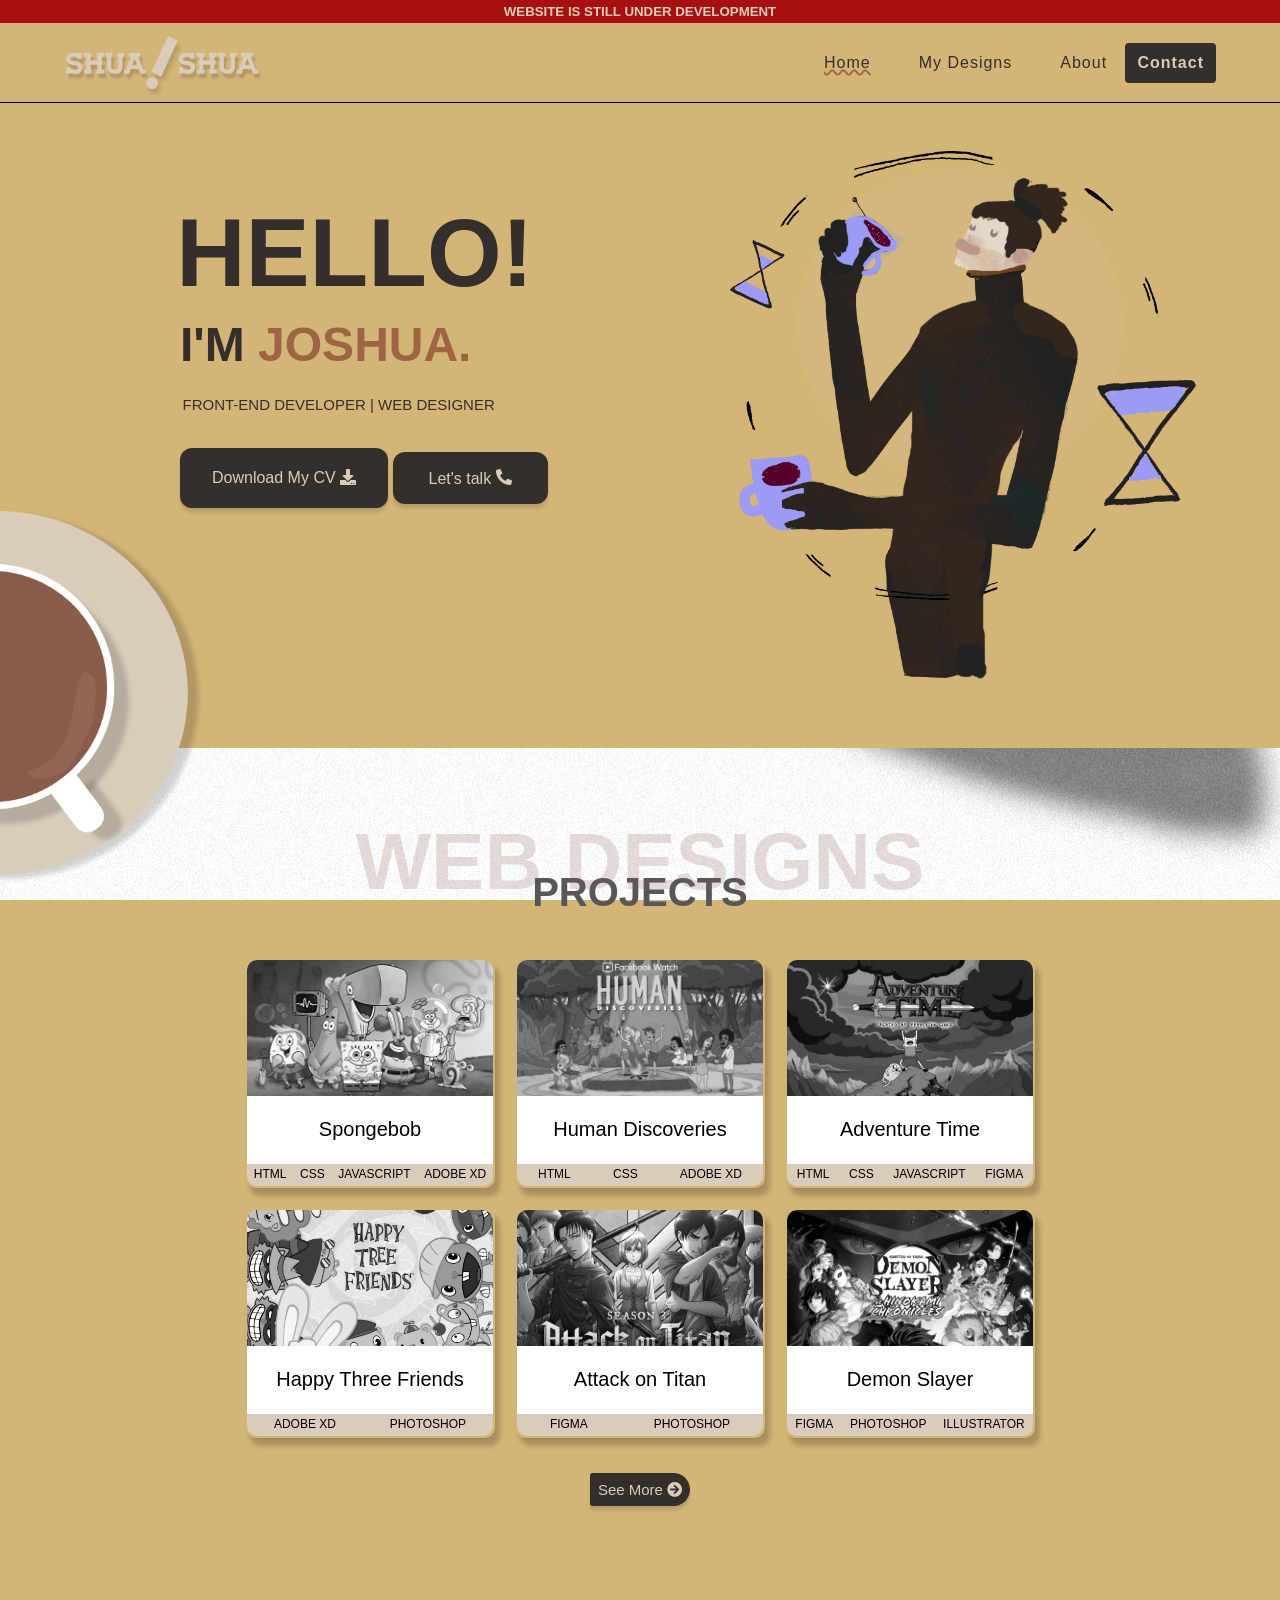
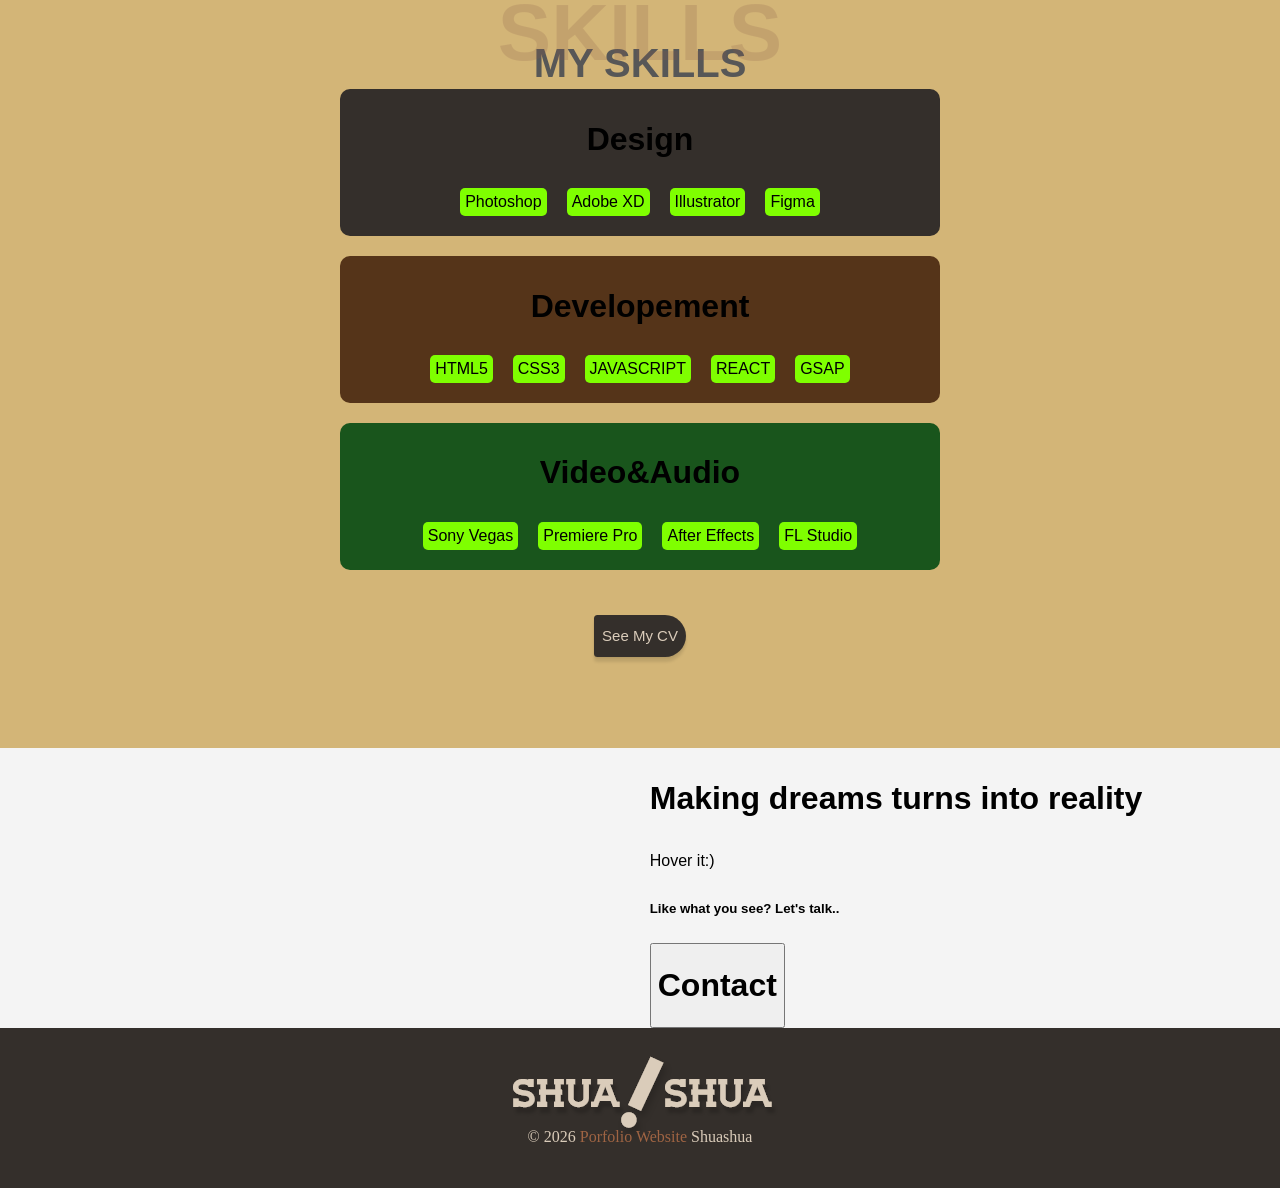
==== commit ce578505: "Update index.html" ====
--- a/Shuashua-Landing page/index.html
+++ b/Shuashua-Landing page/index.html
@@ -77,6 +77,7 @@
 			</div>
 			
 			<img src="./Assets/Hero-logo.png" draggable="false" alt="where am i?">
+			<!-- Scroll down animation//arrow -->
 
 		</header>
 	</main>
@@ -182,26 +183,68 @@
 			
 		</div>
 	</section>
-	<!-- end of design part 1/2 -->
-
-	<!-- Email-Section -->
-	<!-- <section class="subs-section">
-		<div class="subs-image-left"></div>
-		<div class="subs-grid-right">
-			<div>Title</div>
-			<div><i></i>Logo-Subtitle</div>
-			<div>Subtitle</div>
-
-			<div class="subs-flex">
-				<form action=""></form>
-				<a href="">
-					<button></button>
-				</a>
-			</div>
-		</div>
-	</section> -->
-	<!-- end of email-section -->
-
+	
+	<section class="skill-section">
+
+		<div id="design-title" class="skill-section-title">MY SKILLS</div>
+		<div id="design-subtitle" class="skill-section-title">SKILLS</div>
+
+		<div class="skills">
+			
+			<div class="design-skills">
+				<h1>Design</h1>
+
+				<ul class="skill-grid">
+					<li>Photoshop</li>
+					<li>Adobe XD</li>
+					<li>Illustrator</li>
+					<li>Figma</li>
+				</ul>
+			</div>
+
+			<div class="development-skills">
+				<h1>Developement</h1>
+
+				<ul class="skill-grid">
+					<li>HTML5</li>
+					<li>CSS3</li>
+					<li>JAVASCRIPT</li>
+					<li>REACT</li>
+					<li>GSAP</li>
+				</ul>
+			</div>
+
+			<div class="video-Audio-skills">
+				<h1>Video&Audio</h1>
+
+				<ul class="skill-grid">
+					<li>Sony Vegas</li>
+					<li>Premiere Pro</li>
+					<li>After Effects</li>
+					<li>FL Studio</li>
+				</ul>
+			</div>
+			<!-- <a href="index.html" class="skills-button">Back</a> -->
+			<!-- this button appears to be using the max size of the div grids -->
+		</div>
+		<a href="index.html" class="skills-button">See my CV</a>
+
+	</section>
+
+	<section class="message">
+
+			<img src="https://img.lovepik.com/free-png/20210918/lovepik-cat-png-image_400189907_wh1200.png" alt="">
+
+		<div class="message-text">
+			<h1>Making dreams turns into reality</h1>
+			<p>Hover it:)</p>
+			<h5>Like what you see? Let's talk..</h5>
+
+			<button>
+				<h1>Contact</h1>
+			</button>
+		</div>
+	</section>
 	<!-- footer -->
 	<footer class="page-footer">
 
@@ -222,3 +265,4 @@
 </body>
 </html>
                                                                                                                                                                                                     
+                                                                                                                                                                                                    
--- a/Shuashua-Landing page/main.css
+++ b/Shuashua-Landing page/main.css
@@ -366,10 +366,10 @@
   .hero img {
     /* display: none; */
     position: relative;
-    width: 120%;
+    width: 100%;
     top: 200px;
-    right: 260px;
-/*     padding: 0 0 0 20px; */
+    right: 250px;
+    /* padding: 0 0 0 20px; */
   }
   /* Coffee */
   .hero-container img {
@@ -463,7 +463,6 @@
   font-size: 80px;
   width: 100%;
 }
-
 /* 
 ================================
 Designs page
@@ -1168,7 +1167,7 @@
   height: 380px;
 }
 .form-center {
-  margin: 30px auto auto auto;
+  margin: 60px auto auto auto;
   /* margin: 30px 0 0 300px; */
   display: flex;
   /* justify-content: space-between; */
@@ -1176,7 +1175,7 @@
   border-radius: 10px;
   padding: 5px;
   background-color: #daccba;
-  width: 650px;
+  width: 750px;
 }
 .form-left {
   padding: 15px;
@@ -1185,9 +1184,9 @@
   font-family: "Roboto", sans-serif;
   font-weight: 700;
   font-size: 30px;
-  color: #694f4e;
+  color: #342f2b;
   padding: 0;
-  margin: 8px 0 18px 0;
+  margin: 8px 0 5px 0;
 }
 .form-text {
   display: grid;
@@ -1208,6 +1207,7 @@
 .form-left textarea {
   font-weight: 100;
   font-size: 15px;
+  width: 100%;
   padding: 8px;
   -webkit-border-radius: 5px;
   -moz-border-radius: 5px;
@@ -1221,7 +1221,7 @@
   align-items: center;
   /* <--Change this to the prepare width length for Responsive--> */
   height: auto;
-  background-color: #694f4e;
+  background-color: #342f2b;
   border-radius: 5px;
 }
 .form-right i {
@@ -1243,17 +1243,23 @@
   /* align-items: center; */
   /* background: yellow; */
 }
+input[type="submit"] {
+  text-transform: uppercase;
+  font-family: "montserrat";
+  font-weight: 600;
+}
 .form-button a {
-  color: #6161cf;
+  color: #342f2b;
   font-size: 15px;
 }
 .form-button h5 {
   margin: 0;
+  font-weight: 400;
 }
 .submit {
   font-weight: 500;
   font-size: 13px;
-  color: white;
+  color: #342f2b;
   cursor: pointer;
   text-align: center;
   width: 80px;
@@ -1261,8 +1267,143 @@
   -webkit-border-radius: 5px;
   -moz-border-radius: 5px;
   border-radius: 5px;
-  border: 1px solid #694f4e;
-  background: #694f4e;
+  border: 1px solid #6161cf;
+  background: #6161cf;
+}
+
+@media screen and (max-width: 600px) and (min-width: 375px) {
+  .form-center {
+    display: block;
+    width: 350px;
+  }
+  .form-button {
+    display: flex;
+    flex-direction: column;
+    align-items: center;
+  }
+  .form-right {
+    margin: 20px auto 0 auto;
+    align-items: center;
+    width: 100%;
+  }
+  .form-right i {
+    font-size: 150px;
+    padding-left: 40px;
+  }
+  .form-left h1 {
+    margin: 5px 0 5px 0;
+  }
+  .form-text {
+    grid-template-rows: auto auto;
+    margin: 0 0 5px 0;
+  }
+  .submit {
+    width: 100%;
+    margin-bottom: 5px;
+  }
+}
+/*
+================================
+SKILLS
+================================
+*/
+.skill-section {
+  /* background-color: #daccba; */
+  background: url();
+  flex-direction: column;
+  display: flex;
+  align-items: center;
+  justify-content: center;
+  height: 800px;
+}
+.skill-section-title {
+  position: absolute;
+  margin-bottom: 630px;
+  /* connected with #design-title #design-subtitle */
+}
+.skills {
+  display: flex;
+  flex-direction: column;
+  justify-content: center;
+  margin-top: 50px;
+}
+.design-skills {
+  display: flex;
+  flex-direction: column;
+  justify-content: center;
+  align-items: center;
+  background: #342f2b;
+  border-radius: 10px;
+  width: 600px;
+  margin-bottom: 20px;
+}
+.skill-grid {
+  display: flex;
+  flex-direction: row;
+  padding: 0;
+  margin: 0 0 20px 0;
+}
+.skill-grid li {
+  justify-content: center;
+  align-items: center;
+  margin: 0 10px 0 10px;
+  list-style: none;
+  background: chartreuse;
+  border-radius: 5px;
+  padding: 0 5px 0 5px;
+}
+.development-skills {
+  display: flex;
+  flex-direction: column;
+  justify-content: center;
+  align-items: center;
+  background: #553419;
+  border-radius: 10px;
+  width: 600px;
+  margin-bottom: 20px;
+}
+.video-Audio-skills {
+  display: flex;
+  flex-direction: column;
+  justify-content: center;
+  align-items: center;
+  background: #19551c;
+  border-radius: 10px;
+  width: 600px;
+  margin-bottom: 20px;
+}
+.skills-button {
+  cursor: pointer;
+  color: #daccba;
+  background: rgb(52, 47, 43);
+  border: none;
+  border-radius: 0.5rem 3rem 3rem 0.5rem;
+  padding: 0.5rem 0.5rem;
+  box-shadow: 0 5px 3px 0 rgb(0 0 0 / 10%), 0 1px 2px 0 rgb(0 0 0 / 6%);
+  text-transform: capitalize;
+  text-decoration: none;
+  font-weight: 400;
+  font-size: 15px;
+  display: inline-block;
+  margin-top: 25px;
+}
+/*
+================================
+MESSAGE
+================================
+*/
+.message {
+  background: #f4f4f4;
+  display: flex;
+  flex-direction: row;
+  justify-content: center;
+}
+.message img {
+  width: 40%;
+}
+.message-text {
+  align-items: center;
+  justify-content: center;
 }
 /*
 ================================
@@ -1271,8 +1412,8 @@
 */
 .page-footer {
   height: 10rem;
-  background: #d3b577;
-  color: #342f2b;
+  background: #342f2b;
+  color: #daccba;
   align-items: center;
   justify-content: center;
   display: grid;
@@ -1281,10 +1422,11 @@
 .page-footer p {
   margin-bottom: 70px;
   text-align: center;
-  font-weight: 500;
+  font-family: "montserrat";
+  font-weight: 100;
 }
 .page-footer img {
-  margin-top: 30px;
+  margin: 30px 0 0 10px;
   display: flex;
   text-align: center;
 }
@@ -1293,3 +1435,4 @@
   color: #9f6443;
 }
 
+
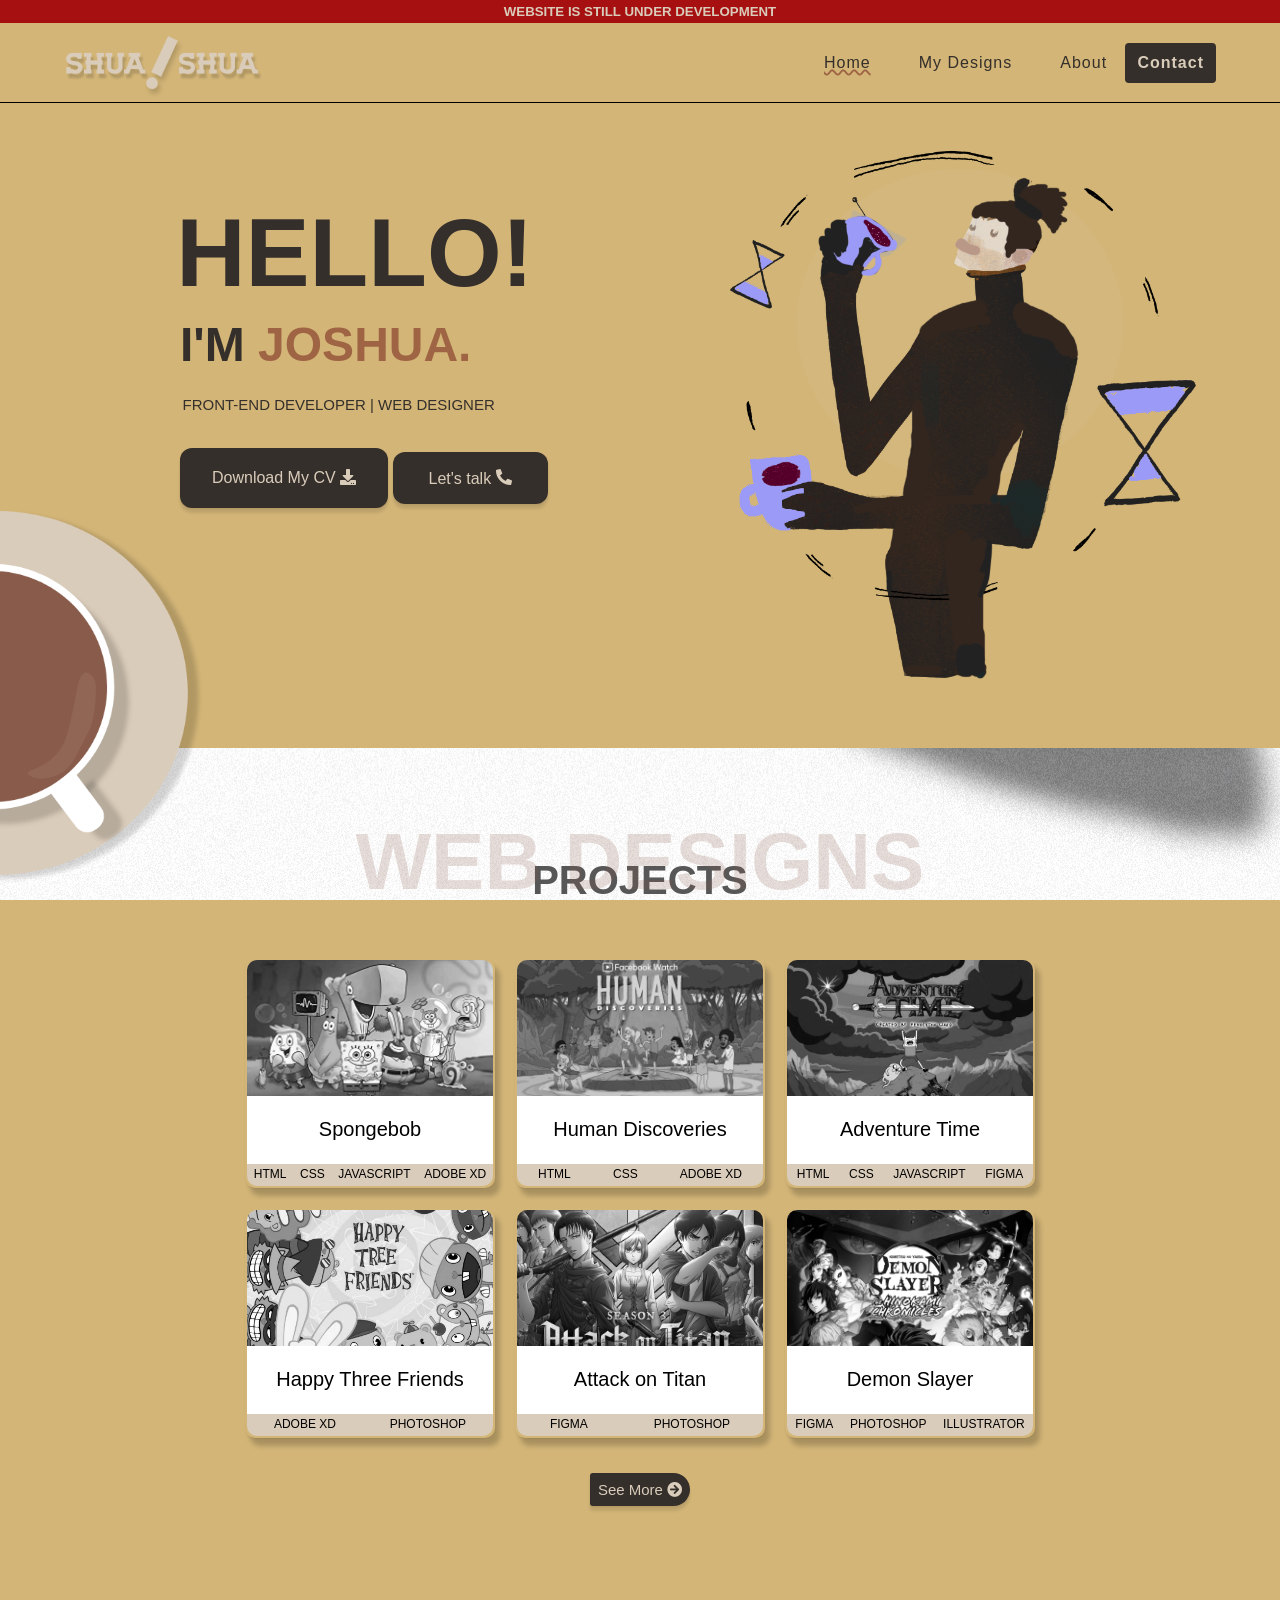
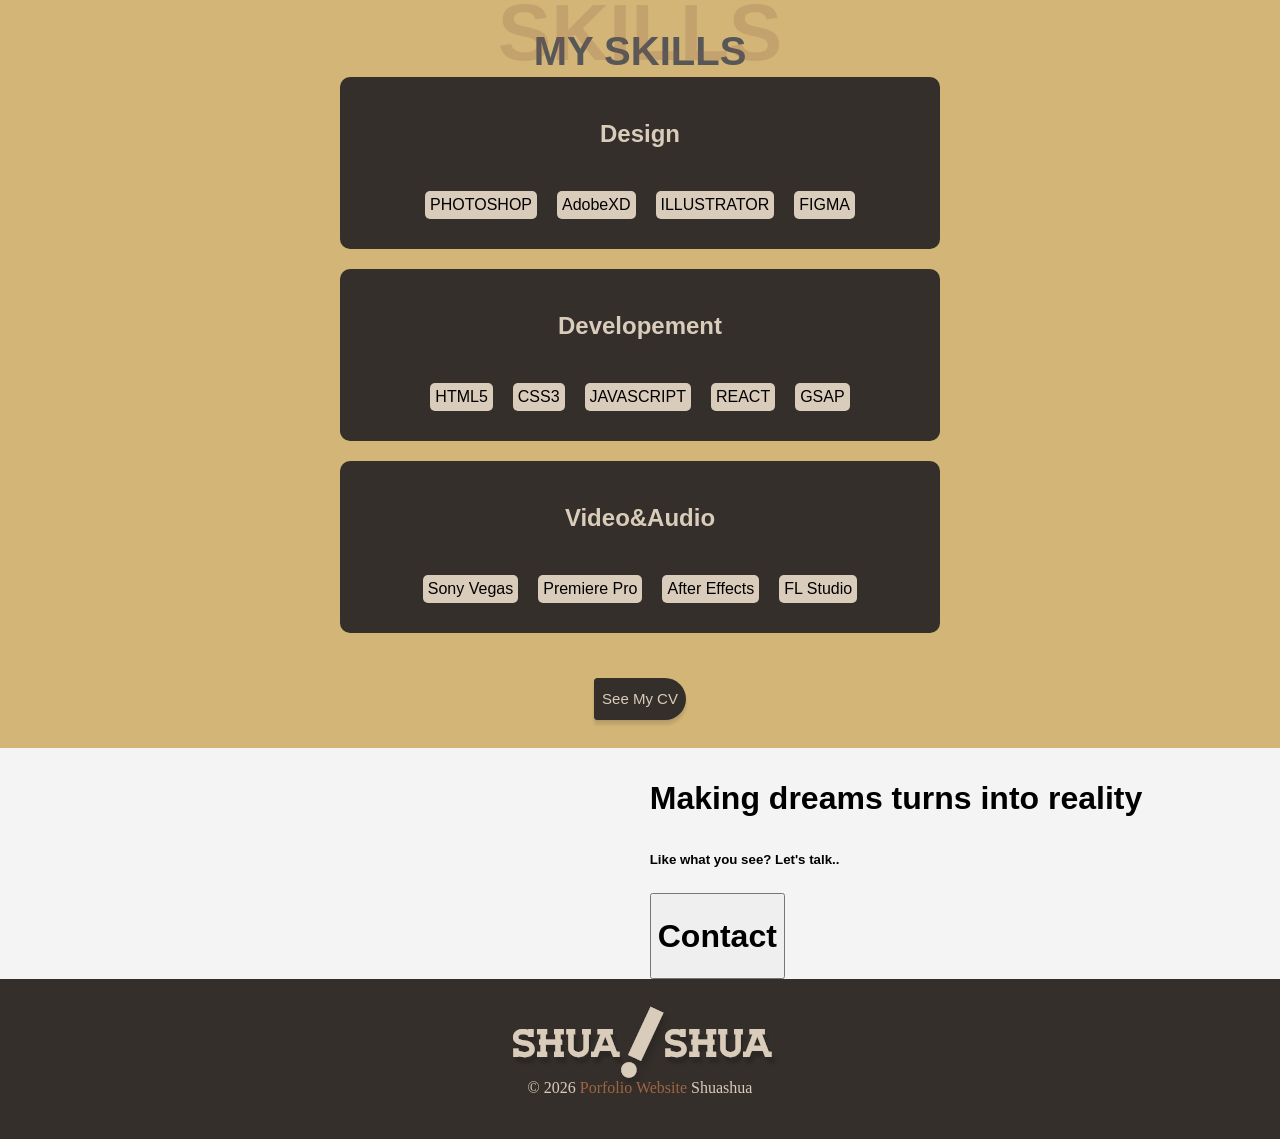
==== commit 830b9600: "Update index.html" ====
--- a/Shuashua-Landing page/index.html
+++ b/Shuashua-Landing page/index.html
@@ -28,7 +28,7 @@
 		<div class="nav-center">
 
 			<div class="nav-header">
-				<a href="index" class="nav-logo">
+				<a href="index.html" class="nav-logo">
 					<img src="./Assets/Logo.png" draggable="false" alt="Logo not found">
 				</a>
 
@@ -38,9 +38,9 @@
 			</div>
 
 			<div class="nav-links">
-				<a href="index" class="nav-link" id="underline-link">home</a>
-				<a href="designs" class="nav-link">my designs</a>
-				<a href="About" class="nav-link">about</a>
+				<a href="index.html" class="nav-link" id="underline-link">home</a>
+				<a href="designs.html" class="nav-link">my designs</a>
+				<a href="./CV_Tania.pdf" class="nav-link">about</a>
 
 				<div class="contact-link" >
 					<a href="contact.html" class="links-btn">contact</a>
@@ -135,7 +135,7 @@
 						<h4>FIGMA</h4>
 					</div>
 				</div>
-				<div class="grid-item"> <!-- 4 -->
+				<div class="grid-item" id="grid-item-hide"> <!-- 4 -->
 					<div class="design-grid-container-top">
 						<img src="./Assets/Happy-Three-Friends.jpg" alt="">
 					</div>
@@ -147,7 +147,7 @@
 						<h4>PHOTOSHOP</h4>
 					</div>
 				</div>
-				<div class="grid-item"> <!-- 5 -->
+				<div class="grid-item" id="grid-item-hide"> <!-- 5 -->
 					<div class="design-grid-container-top">
 						<img src="./Assets/Attack-on-Titan.jpg" alt="">
 					</div>
@@ -159,7 +159,7 @@
 						<h4>PHOTOSHOP</h4>
 					</div>
 				</div>
-				<div class="grid-item"> <!-- 6 -->
+				<div class="grid-item" id="grid-item-hide"> <!-- 6 -->
 					<div class="design-grid-container-top">
 						<img src="./Assets/Demon-Slayer.webp" alt="">
 					</div>
@@ -195,10 +195,10 @@
 				<h1>Design</h1>
 
 				<ul class="skill-grid">
-					<li>Photoshop</li>
-					<li>Adobe XD</li>
-					<li>Illustrator</li>
-					<li>Figma</li>
+					<li>PHOTOSHOP</li>
+					<li>AdobeXD</li>
+					<li>ILLUSTRATOR</li>
+					<li>FIGMA</li>
 				</ul>
 			</div>
 
@@ -237,7 +237,7 @@
 
 		<div class="message-text">
 			<h1>Making dreams turns into reality</h1>
-			<p>Hover it:)</p>
+			<!-- <p>Hover it:)</p> -->
 			<h5>Like what you see? Let's talk..</h5>
 
 			<button>
@@ -266,3 +266,4 @@
 </html>
                                                                                                                                                                                                     
                                                                                                                                                                                                     
+                                                                                                                                                                                                    
--- a/Shuashua-Landing page/main.css
+++ b/Shuashua-Landing page/main.css
@@ -115,13 +115,14 @@
 .nav-link {
   z-index: 2;
   font-family: "Montserrat", sans-serif;
-  font-weight: 100;
+  font-weight: 400;
+  font-size: 1.5rem;
   text-decoration: none;
   display: block;
   text-align: center;
   text-transform: capitalize;
   letter-spacing: 1px;
-  padding: 1.5rem 0;
+  padding: 0 0 3.5rem 0;
   /* border-top: 1px solid #daccba; */
   color: #342f2b;
 }
@@ -193,9 +194,12 @@
     width: 100%;
   }
   .nav-link {
+    font-weight: 400;
     padding: 0;
     margin-left: 3rem;
+    font-weight: 100;
     font-size: 1rem;
+    padding: 1.5rem 0;
   }
   .contact-link {
     margin-left: auto;
@@ -368,7 +372,7 @@
     position: relative;
     width: 100%;
     top: 200px;
-    right: 250px;
+    right: 230px;
     /* padding: 0 0 0 20px; */
   }
   /* Coffee */
@@ -492,7 +496,7 @@
   margin-bottom: 530px;
 }
 #design-title {
-  margin-top: 60px;
+  margin-top: 35px;
   text-align: center;
   font-family: -apple-system, BlinkMacSystemFont, "Segoe UI", Roboto, Oxygen,
     Ubuntu, Cantarell, "Open Sans", "Helvetica Neue", sans-serif;
@@ -600,6 +604,28 @@
   font-family: "Roboto", sans-serif;
   font-weight: 100;
 }
+
+@media screen and (max-width: 600px) and (min-width: 375px) {
+  .design-page {
+    height: 1000px;
+  }
+  .overlapping-text {
+    margin-bottom: 750px;
+  }
+  #design-title {
+    font-size: 20px;
+  }
+  #design-subtitle {
+    font-size: 40px;
+  }
+  .design-grid-container {
+    margin-top: 150px;
+  }
+  #grid-item-hide {
+    display: none;
+  }
+}
+
 /* 
 ================================
 Designs.html
@@ -1325,7 +1351,7 @@
   display: flex;
   flex-direction: column;
   justify-content: center;
-  margin-top: 50px;
+  margin-top: 100px;
 }
 .design-skills {
   display: flex;
@@ -1337,18 +1363,23 @@
   width: 600px;
   margin-bottom: 20px;
 }
+.design-skills h1 {
+  font-size: 1.5em;
+  color: #daccba;
+  margin: 1.5em 0;
+}
 .skill-grid {
   display: flex;
   flex-direction: row;
   padding: 0;
-  margin: 0 0 20px 0;
+  margin: 0 0 30px 0;
 }
 .skill-grid li {
   justify-content: center;
   align-items: center;
   margin: 0 10px 0 10px;
   list-style: none;
-  background: chartreuse;
+  background: #daccba;
   border-radius: 5px;
   padding: 0 5px 0 5px;
 }
@@ -1357,20 +1388,30 @@
   flex-direction: column;
   justify-content: center;
   align-items: center;
-  background: #553419;
+  background: #342f2b;
   border-radius: 10px;
   width: 600px;
   margin-bottom: 20px;
 }
+.development-skills h1 {
+  font-size: 1.5em;
+  color: #daccba;
+  margin: 1.5em 0;
+}
 .video-Audio-skills {
   display: flex;
   flex-direction: column;
   justify-content: center;
   align-items: center;
-  background: #19551c;
+  background: #342f2b;
+  width: 600px;
   border-radius: 10px;
-  width: 600px;
   margin-bottom: 20px;
+}
+.video-Audio-skills h1 {
+  font-size: 1.5em;
+  color: #daccba;
+  margin: 1.5em 0;
 }
 .skills-button {
   cursor: pointer;
@@ -1387,6 +1428,30 @@
   display: inline-block;
   margin-top: 25px;
 }
+
+@media screen and (max-width: 600px) and (min-width: 375px) {
+  .skill-section {
+    height: 800px;
+  }
+  #skill-section-title {
+    margin: 200px;
+  }
+  .design-skills,
+  .development-skills,
+  .video-Audio-skills {
+    width: 350px;
+  }
+  .video-Audio-skills {
+    align-items: center;
+    text-align: center;
+  }
+  .skill-grid li {
+    line-height: 100%;
+    font-size: 0.75rem;
+    padding: 5px;
+  }
+}
+
 /*
 ================================
 MESSAGE
@@ -1404,6 +1469,23 @@
 .message-text {
   align-items: center;
   justify-content: center;
+}
+
+@media screen and (max-width: 600px) and (min-width: 375px) {
+  .message img {
+    width: 300px;
+    height: 200px;
+  }
+  .message-text h1 {
+    font-size: 20px;
+  }
+  .message-text h5 {
+    margin: 0;
+  }
+  .message-text button {
+    width: 100px;
+    height: 50px;
+  }
 }
 /*
 ================================
@@ -1435,4 +1517,12 @@
   color: #9f6443;
 }
 
-
+@media screen and (max-width: 600px) and (min-width: 375px) {
+  .page-footer img {
+    width: 150px;
+  }
+  .page-footer p {
+    font-size: 10px;
+  }
+}
+
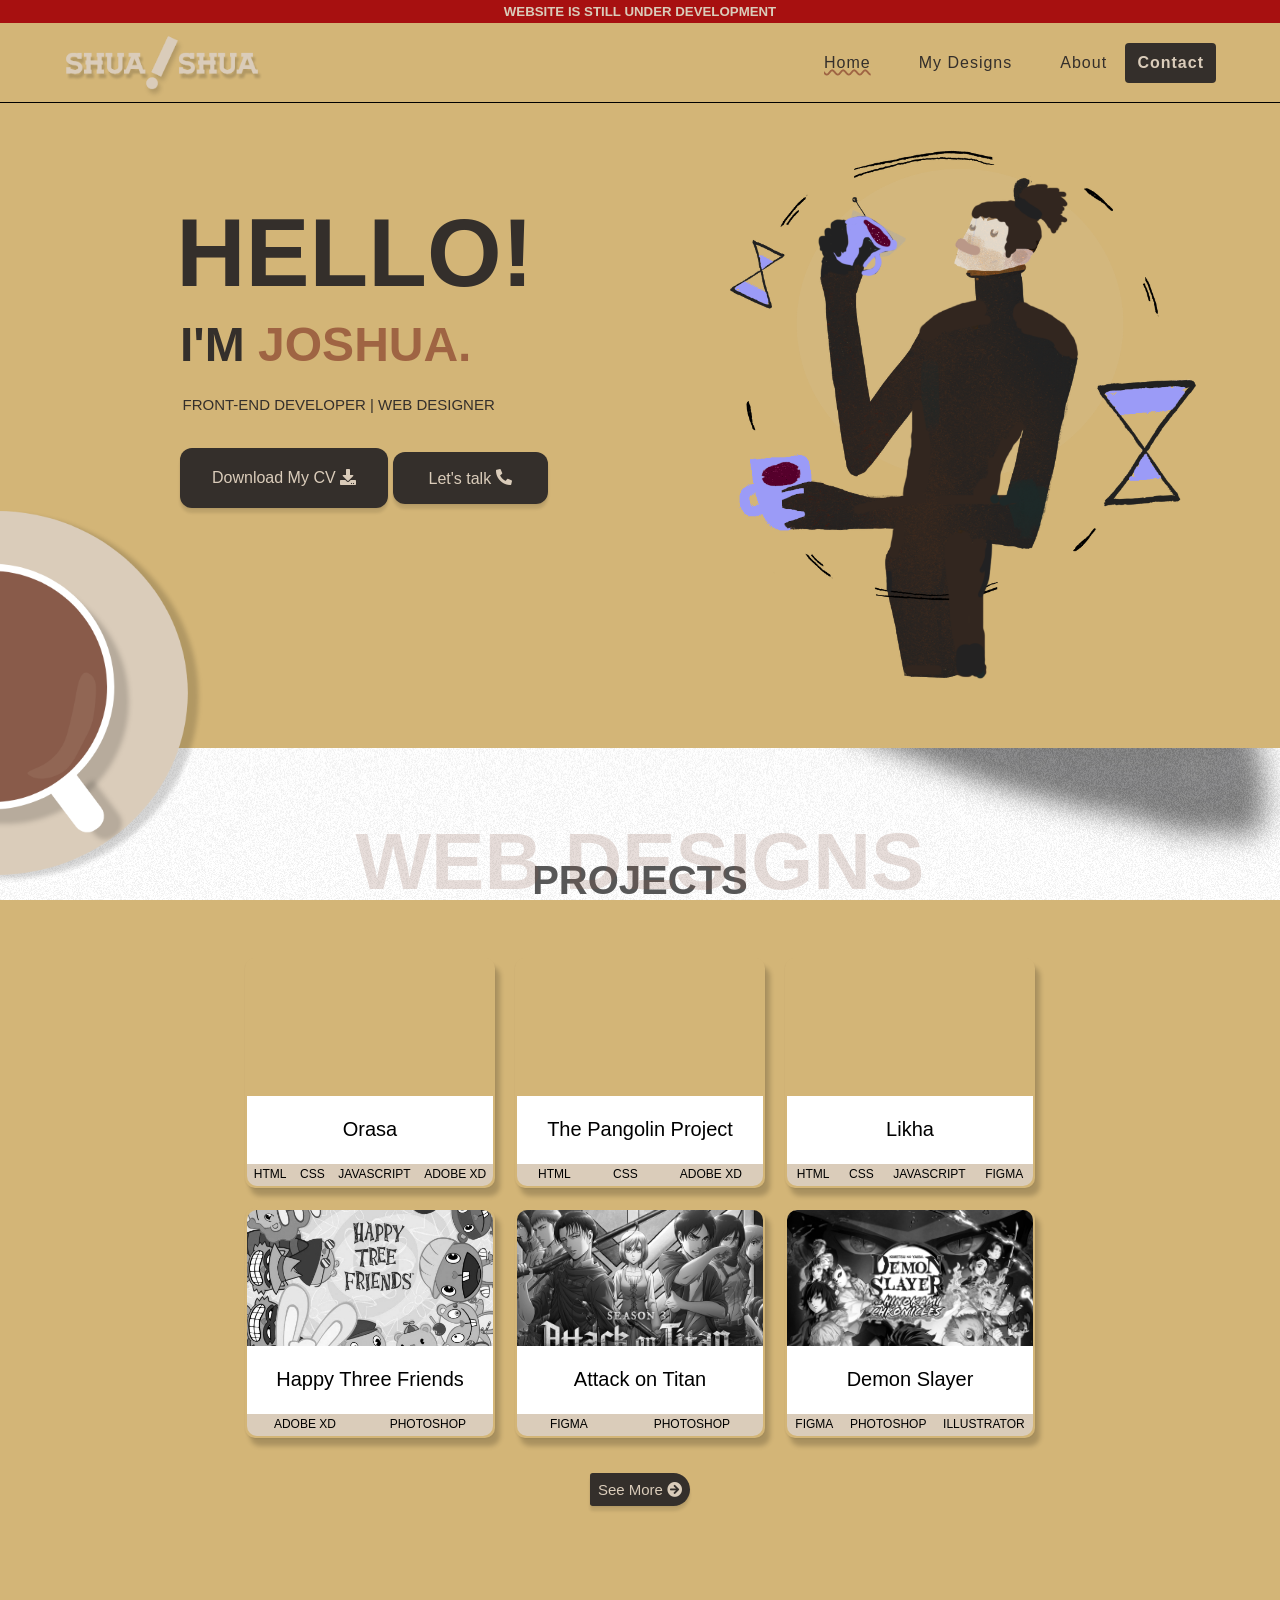
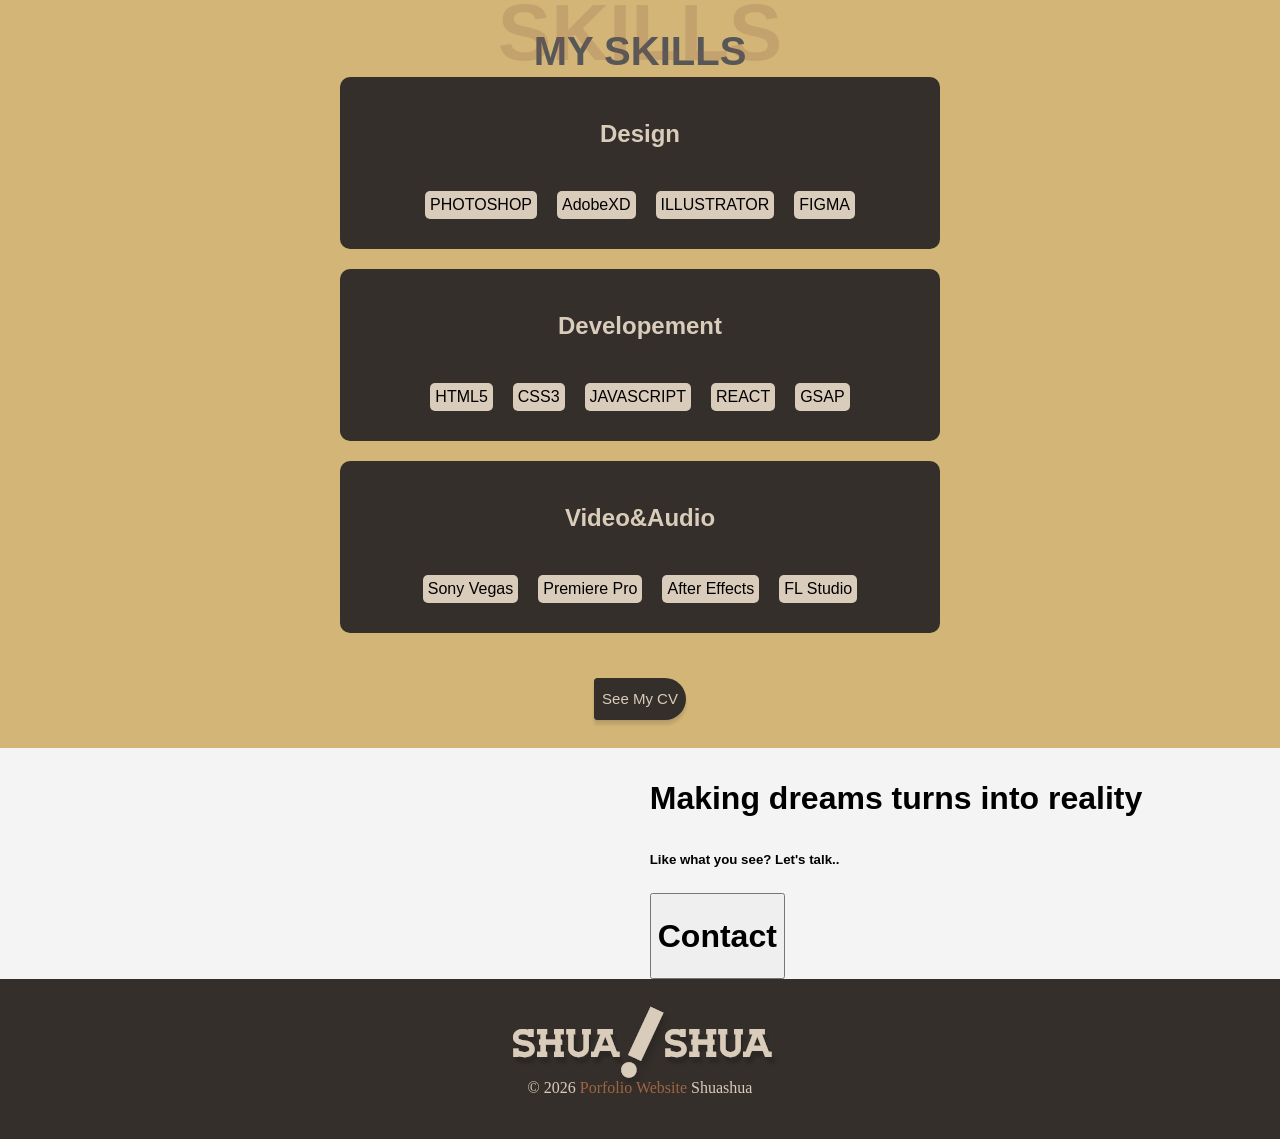
==== commit 387be554: "Update index.html" ====
--- a/Shuashua-Landing page/index.html
+++ b/Shuashua-Landing page/index.html
@@ -40,7 +40,7 @@
 			<div class="nav-links">
 				<a href="index.html" class="nav-link" id="underline-link">home</a>
 				<a href="designs.html" class="nav-link">my designs</a>
-				<a href="./CV_Tania.pdf" class="nav-link">about</a>
+				<a href="https://drive.google.com/file/d/19__gtTe6ri9Hg6_3h8Zyv2FiRwlwkiGs/view" class="nav-link">about</a>
 
 				<div class="contact-link" >
 					<a href="contact.html" class="links-btn">contact</a>
@@ -96,10 +96,10 @@
 			<div class="design-grid-container">
 				<div class="grid-item"> <!-- 1 -->
 					<div class="design-grid-container-top">
-						<img src="./Assets/Spongebob.jpg" alt="">
-					</div>
-					<div class="design-grid-container-middle">
-						<h1>Spongebob</h1>
+						<img src="./Assets/orasa.PNG" alt="">
+					</div>
+					<div class="design-grid-container-middle">
+						<h1>Orasa</h1>
 					</div>	
 					<div class="design-grid-container-bottom">
 						<h4>HTML</h4>
@@ -110,10 +110,10 @@
 				</div>
 				<div class="grid-item"> <!-- 2 -->
 					<div class="design-grid-container-top">
-						<img src="./Assets/Human-Discoveries.jpg" alt="">
-					</div>
-					<div class="design-grid-container-middle">
-						<h1>Human Discoveries</h1>
+						<img src="./Assets/tpp.PNG" alt="">
+					</div>
+					<div class="design-grid-container-middle">
+						<h1>The Pangolin Project</h1>
 					</div>	
 					<div class="design-grid-container-bottom">
 						<h4>HTML</h4>
@@ -123,10 +123,10 @@
 				</div>
 				<div class="grid-item"> <!-- 3 -->
 					<div class="design-grid-container-top">
-						<img src="./Assets/Adventure-Time.jpg" alt="">
-					</div>
-					<div class="design-grid-container-middle">
-						<h1>Adventure Time</h1>
+						<img src="./Assets/Parrotpolly.jpg" alt="">
+					</div>
+					<div class="design-grid-container-middle">
+						<h1>Likha</h1>
 					</div>	
 					<div class="design-grid-container-bottom">
 						<h4>HTML</h4>
@@ -265,5 +265,3 @@
 </body>
 </html>
                                                                                                                                                                                                     
-                                                                                                                                                                                                    
-                                                                                                                                                                                                    
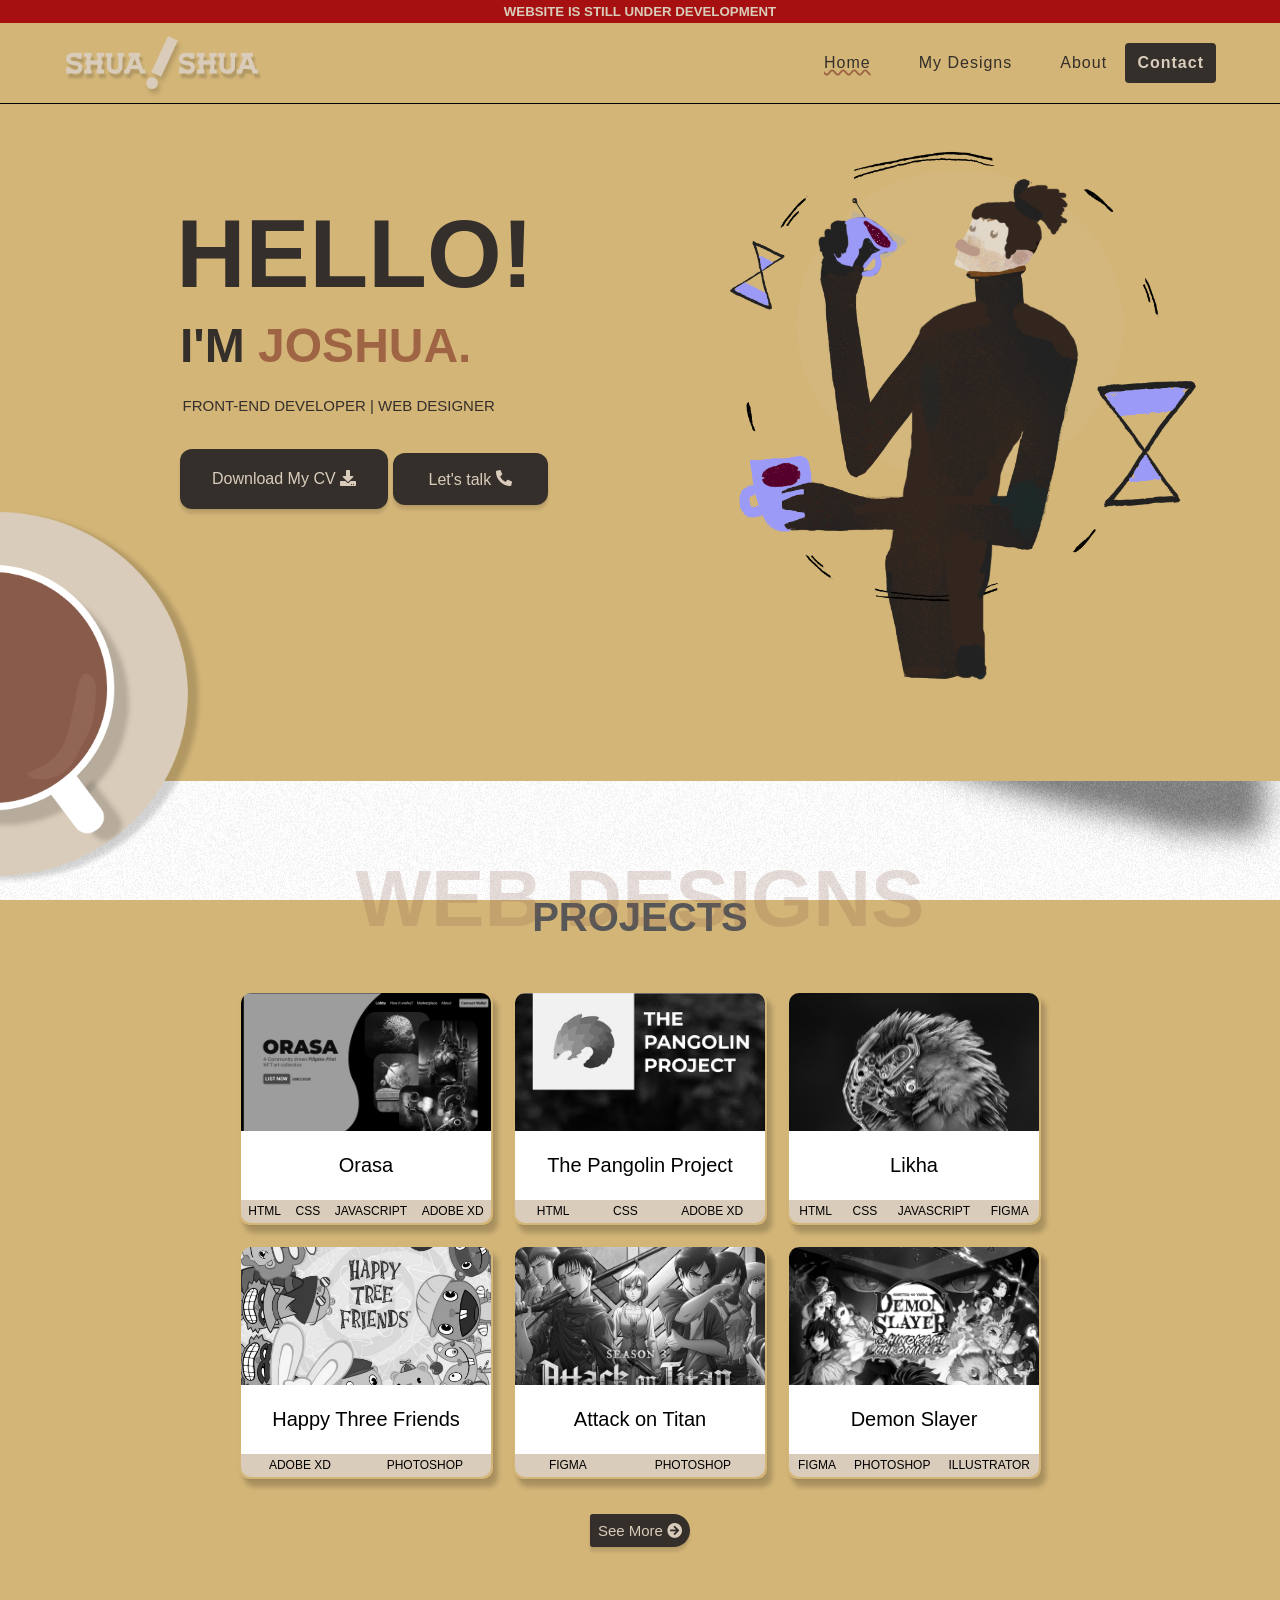
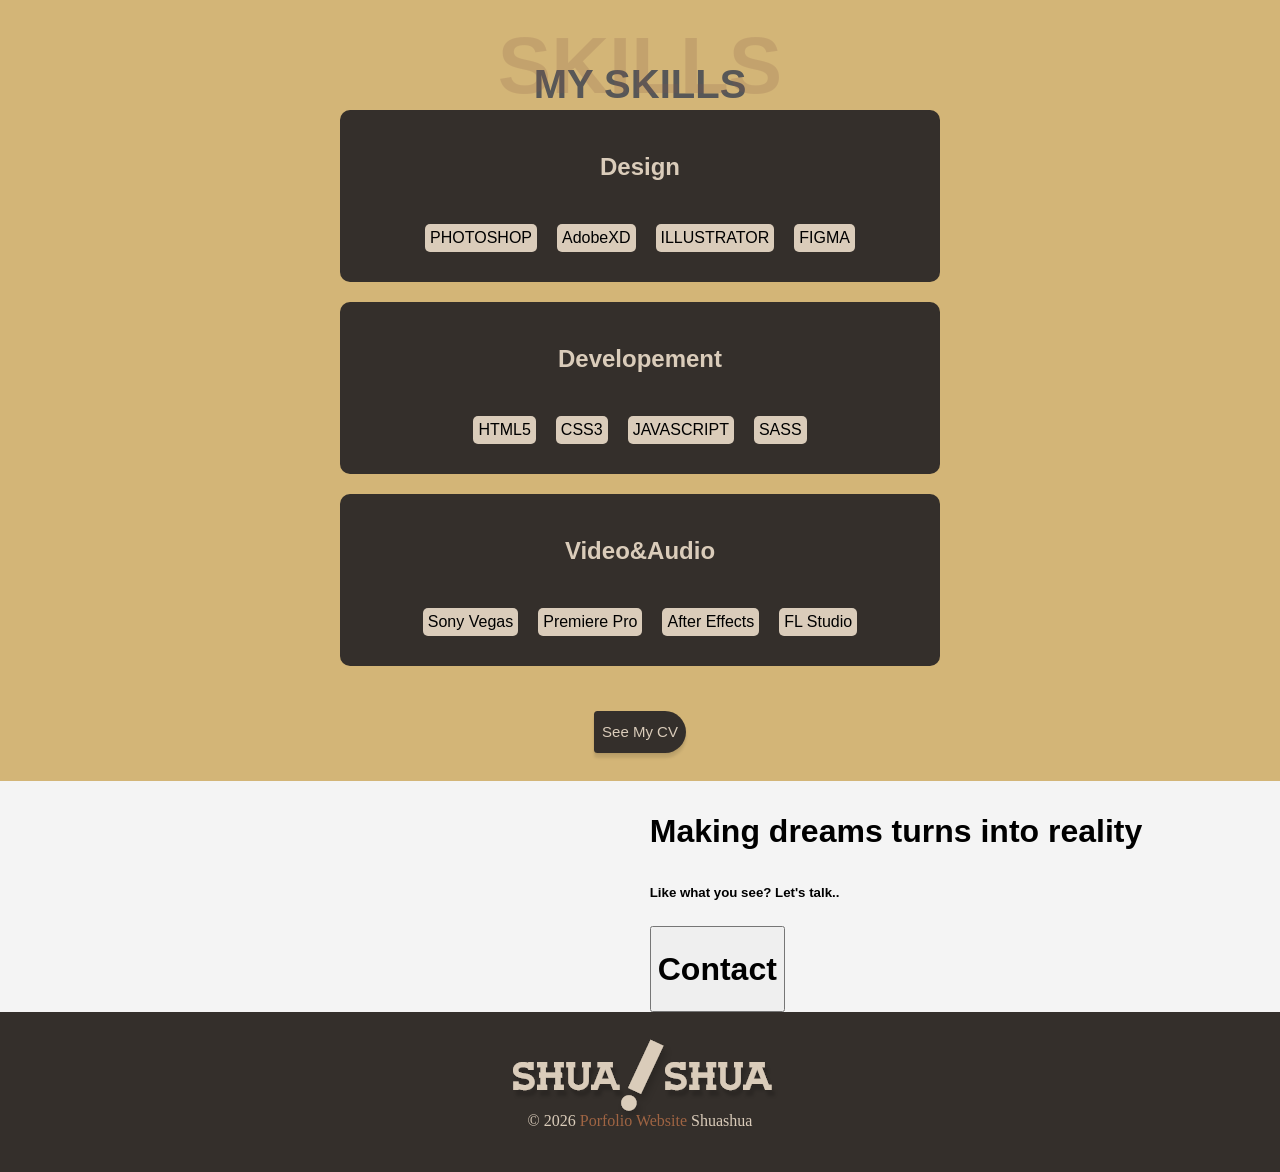
==== commit 6ba3f802: "Update index.html" ====
--- a/Shuashua-Landing page/index.html
+++ b/Shuashua-Landing page/index.html
@@ -209,8 +209,7 @@
 					<li>HTML5</li>
 					<li>CSS3</li>
 					<li>JAVASCRIPT</li>
-					<li>REACT</li>
-					<li>GSAP</li>
+					<li>SASS</li>
 				</ul>
 			</div>
 
--- a/Shuashua-Landing page/main.css
+++ b/Shuashua-Landing page/main.css
@@ -1,12 +1,3 @@
-*,
-::after,
-::before {
-  box-sizing: border-box;
-}
-/* fonts */
-@import url("https://fonts.googleapis.com/css2?family=Montserrat:ital,wght@0,100;0,200;0,300;0,400;0,500;0,600;0,700;0,800;0,900;1,200&family=Roboto:ital,wght@0,100;0,300;0,400;0,500;0,700;1,300&display=swap");
-@import url("https://fonts.googleapis.com/css2?family=Roboto:wght@100;400;500;700;900&display=swap");
-
 html {
   font-size: 100%;
 } /*16px*/
@@ -1276,7 +1267,7 @@
 }
 .form-button a {
   color: #342f2b;
-  font-size: 15px;
+  font-size: 12px;
 }
 .form-button h5 {
   margin: 0;
@@ -1298,6 +1289,11 @@
 }
 
 @media screen and (max-width: 600px) and (min-width: 375px) {
+
+  
+  .form-bg {
+  height: 650px;
+}
   .form-center {
     display: block;
     width: 350px;
@@ -1307,6 +1303,9 @@
     flex-direction: column;
     align-items: center;
   }
+  .form-button a {
+  font-size: 15px;
+}
   .form-right {
     margin: 20px auto 0 auto;
     align-items: center;
@@ -1430,6 +1429,7 @@
 }
 
 @media screen and (max-width: 600px) and (min-width: 375px) {
+
   .skill-section {
     height: 800px;
   }
@@ -1526,3 +1526,4 @@
   }
 }
 
+
